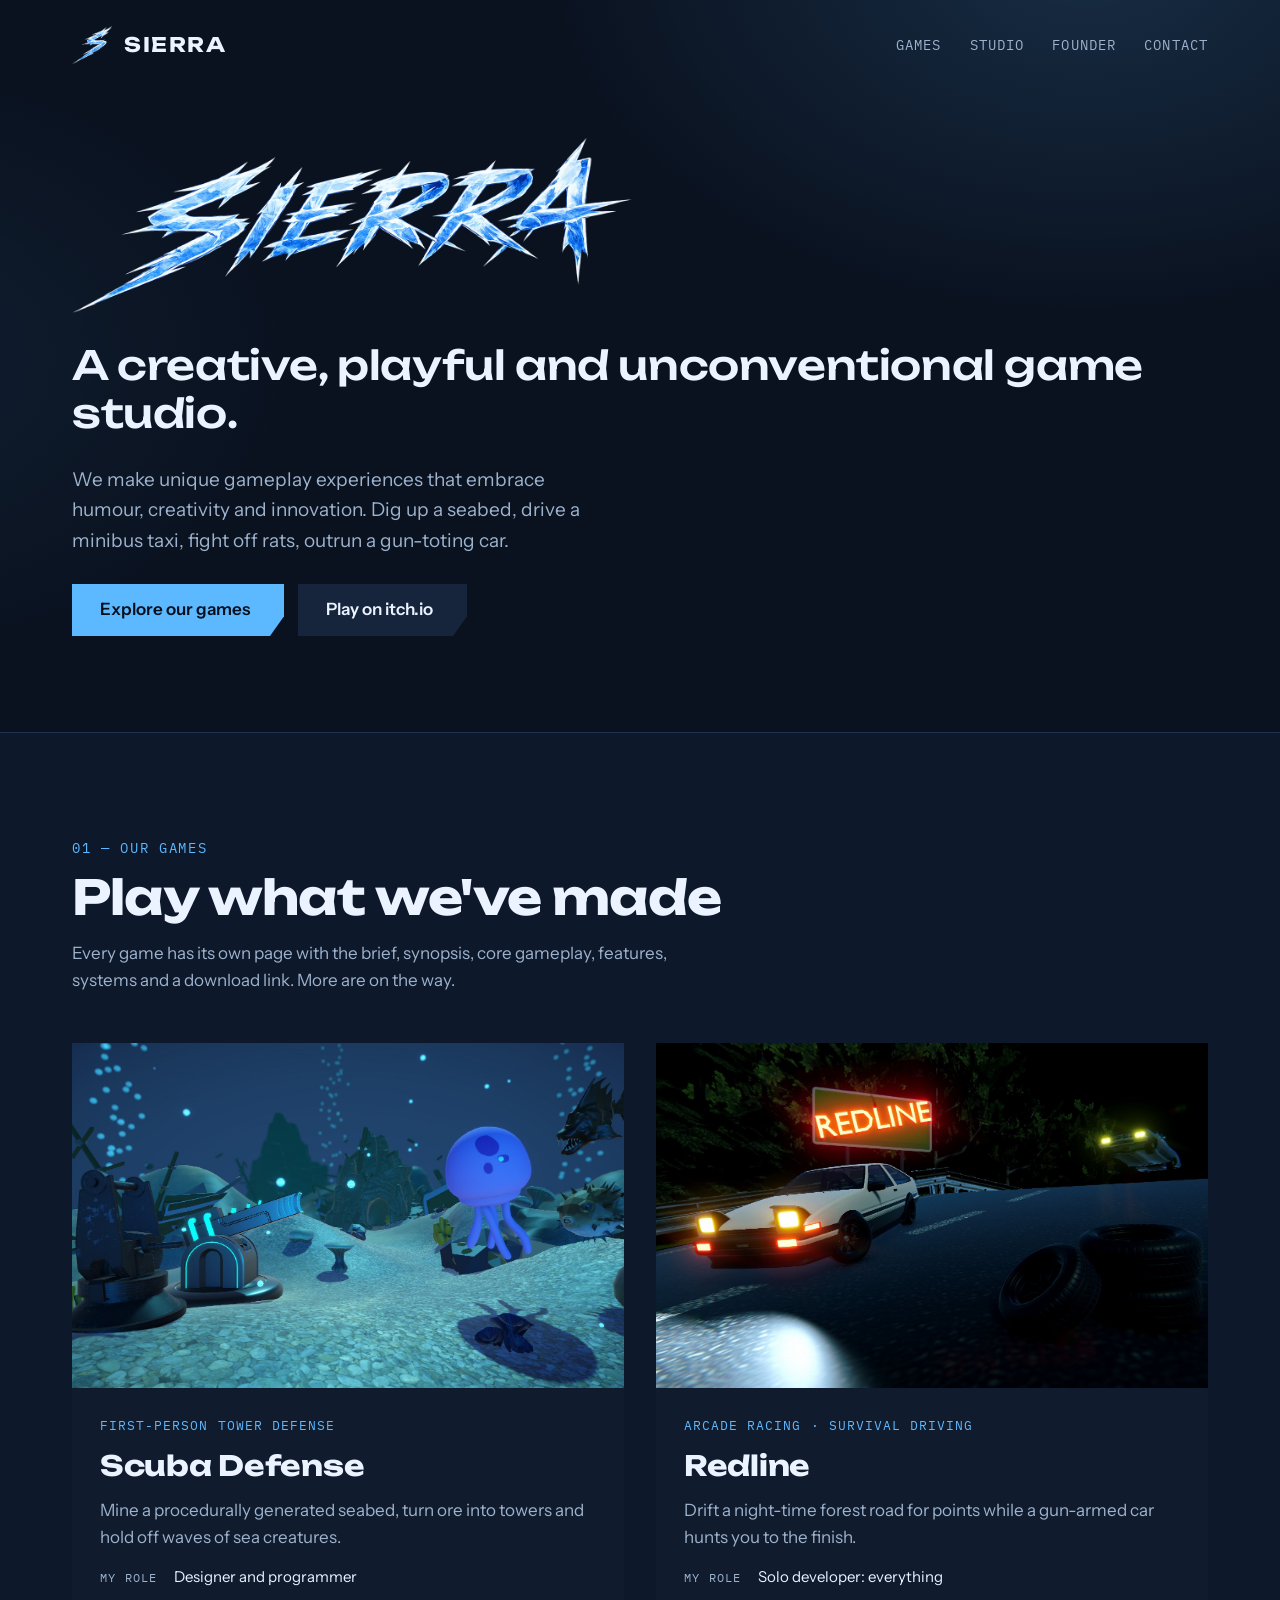
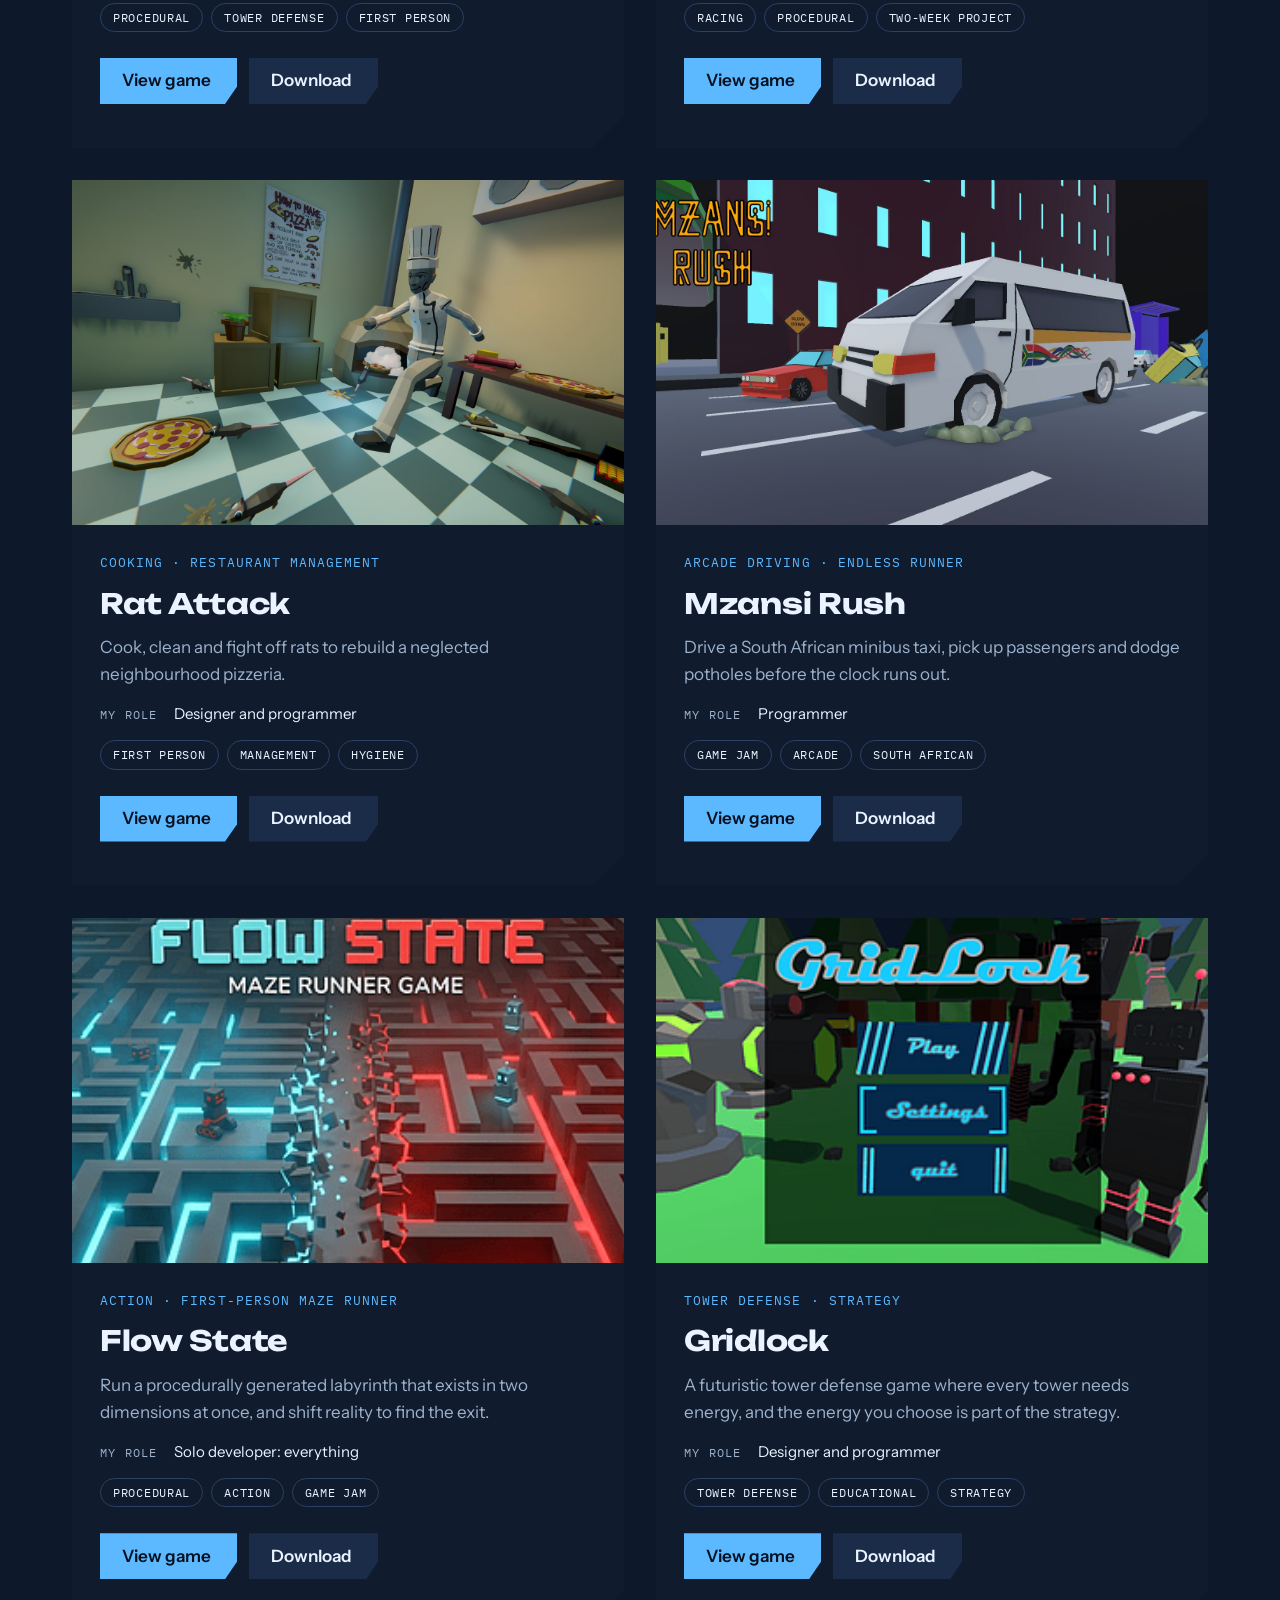
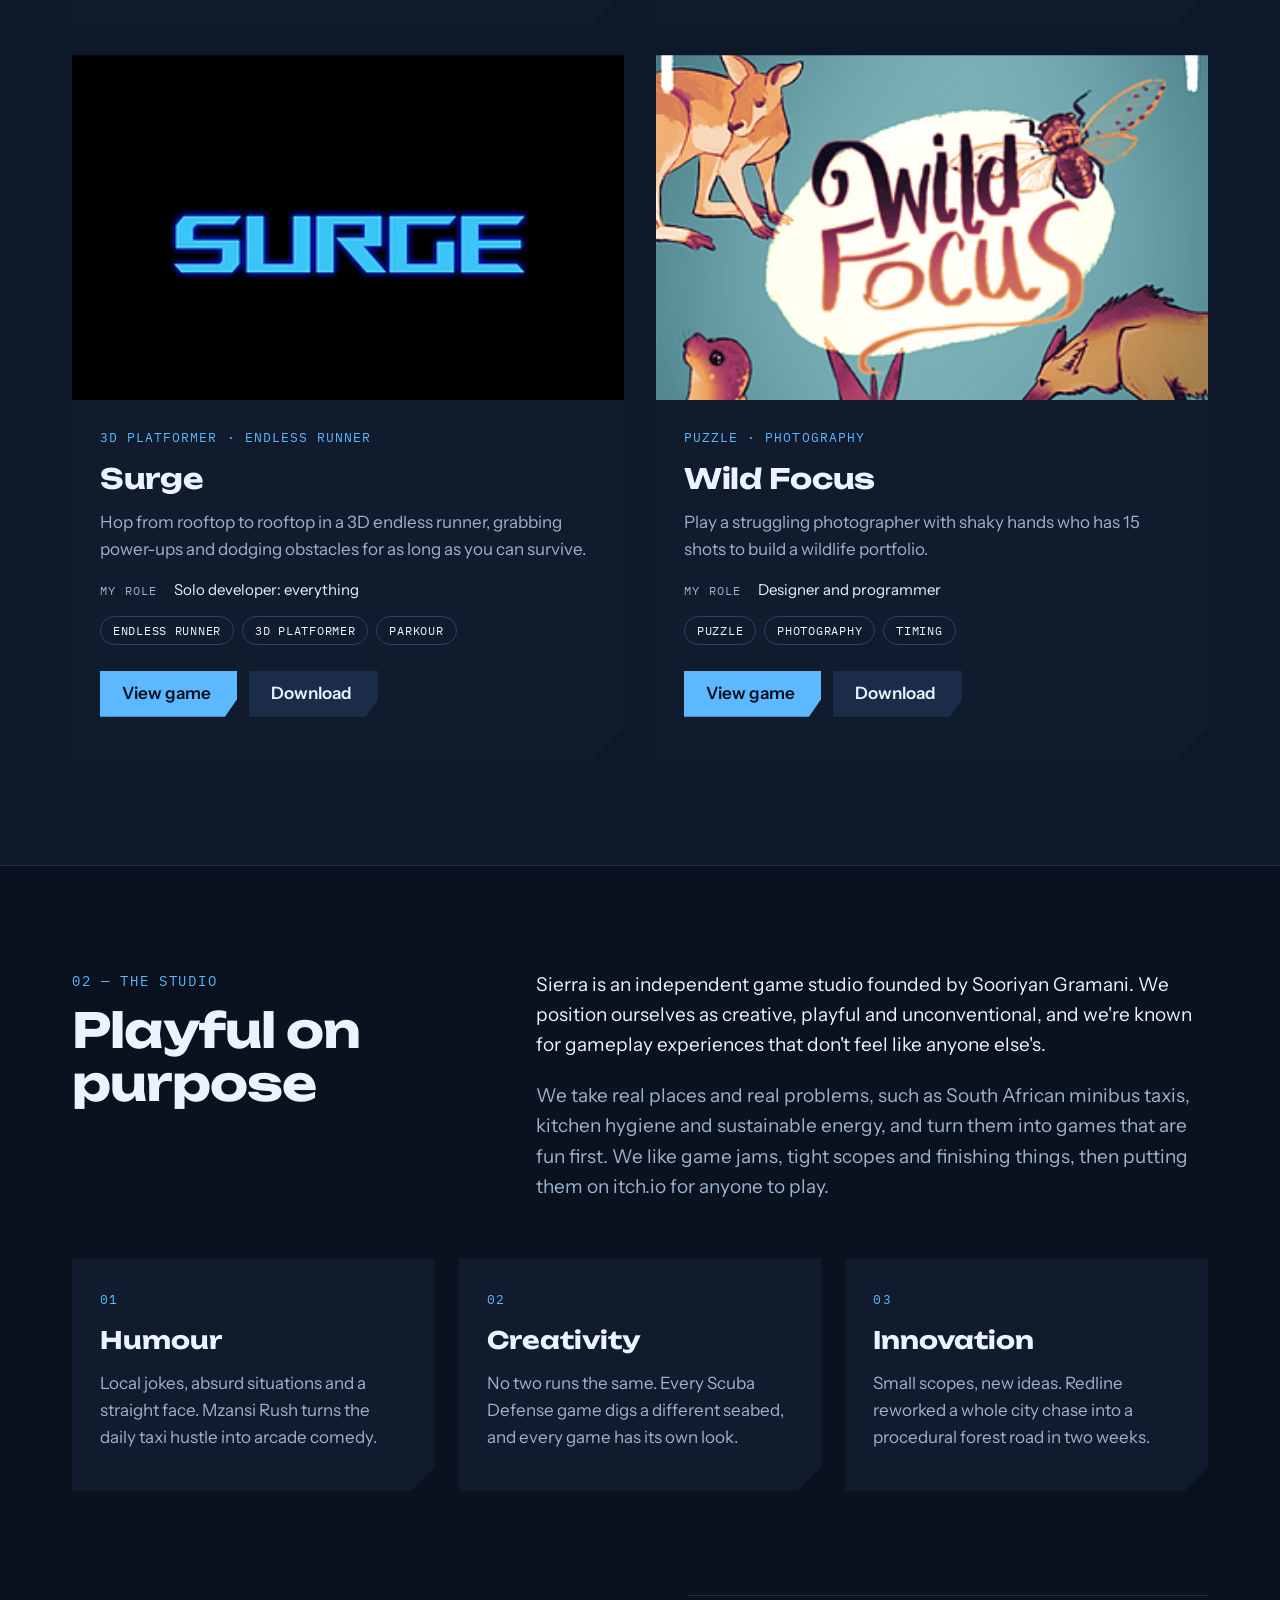
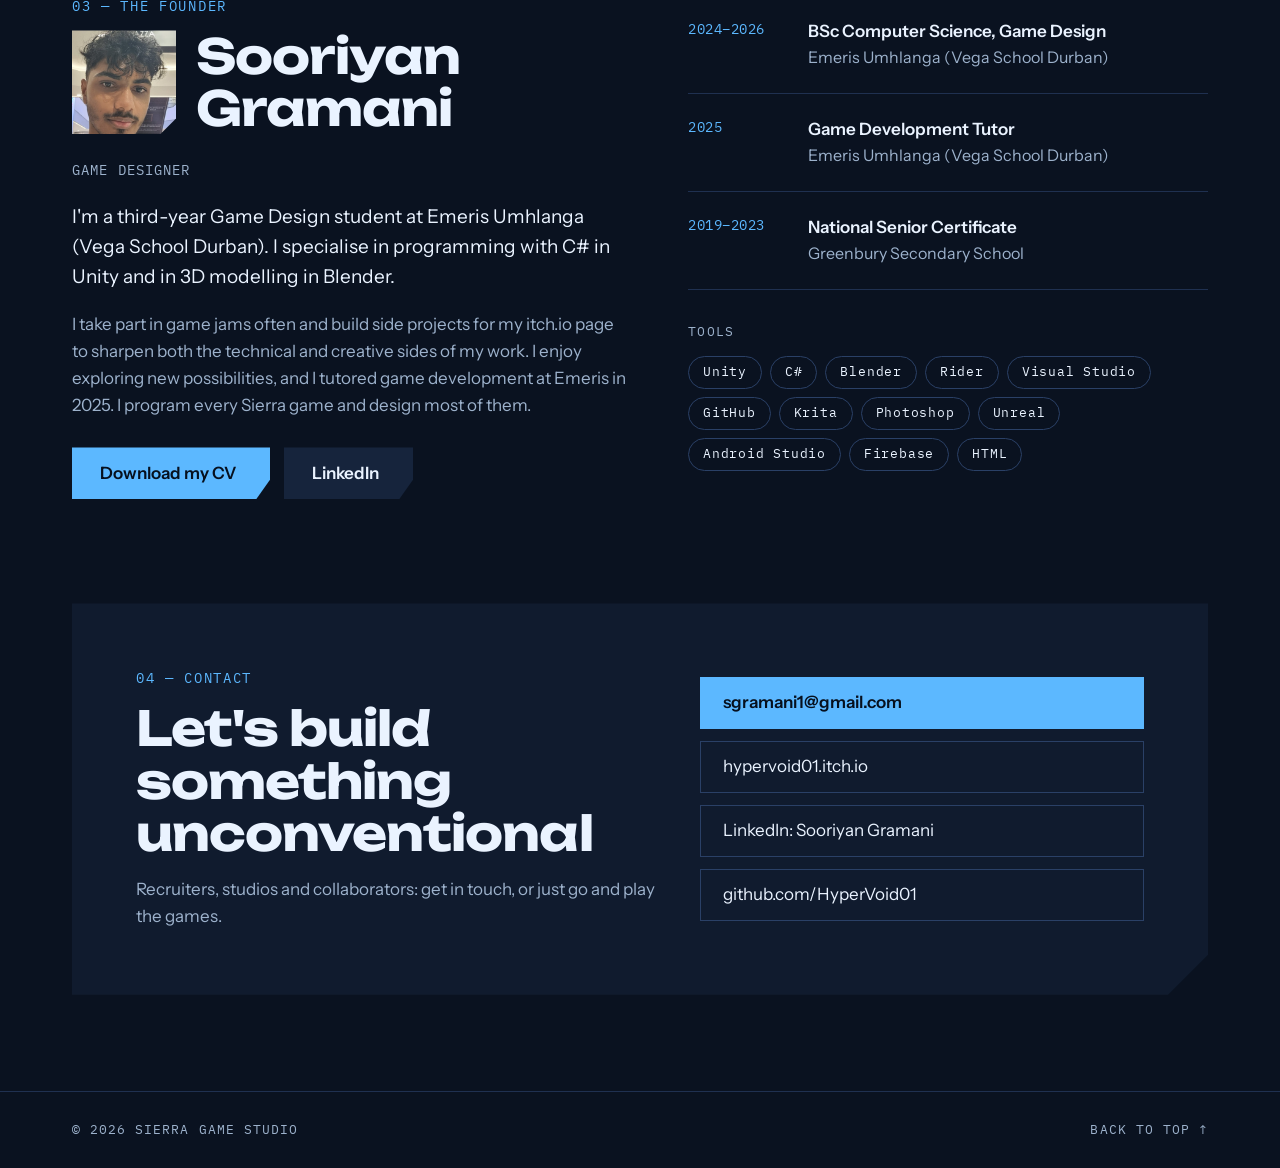
==== index.html @ 56b95927 "Re-Initialize" ====
<!doctype html>
<html lang="en">
<head>
<meta charset="utf-8">
<meta name="viewport" content="width=device-width, initial-scale=1">
<title>Sierra Game Studio — games by Sooriyan Gramani</title>
<meta name="description" content="Sierra is a creative, playful and unconventional game studio founded by Sooriyan Gramani. Play the games, read the briefs and see the code.">
<meta name="theme-color" content="#0A1220">
<link rel="icon" href="assets/brand/icon.png">
<link rel="preconnect" href="https://fonts.googleapis.com">
<link rel="preconnect" href="https://fonts.gstatic.com" crossorigin>
<link href="https://fonts.googleapis.com/css2?family=Unbounded:wght@500;700&family=Instrument+Sans:wght@400;500;600&family=IBM+Plex+Mono:wght@400;500&display=swap" rel="stylesheet">
<link rel="stylesheet" href="css/style.css">
</head>
<body>

<header class="wrap site-header">
  <a class="brand" href="#top"><img src="assets/brand/icon.png" alt="" width="40" height="38"><span>SIERRA</span></a>
  <nav class="site-nav" aria-label="Main">
    <a href="#games">Games</a>
    <a href="#studio">Studio</a>
    <a href="#founder">Founder</a>
    <a href="#contact">Contact</a>
  </nav>
</header>

<main>
<section id="top" class="wrap hero">
  <div class="hero-copy">
    <img src="assets/brand/wordmark.png" alt="Sierra">
    <h1>A creative, playful and unconventional game studio.</h1>
    <p>We make unique gameplay experiences that embrace humour, creativity and innovation. Dig up a seabed, drive a minibus taxi, fight off rats, outrun a gun-toting car.</p>
    <div class="btn-row">
      <a class="btn primary" href="#games">Explore our games</a>
      <a class="btn" href="https://hypervoid01.itch.io/">Play on itch.io</a>
    </div>
  </div>
</section>

<section id="games" class="games-band">
  <div class="wrap">
    <div class="eyebrow">01 — Our games</div>
    <h2 class="big">Play what we've made</h2>
    <p class="games-intro">Every game has its own page with the brief, synopsis, core gameplay, features, systems and a download link. More are on the way.</p>
    <div class="card-grid" id="game-cards"></div>
  </div>
</section>

<section id="studio" class="wrap studio">
  <div class="studio-row">
    <div>
      <div class="eyebrow">02 — The studio</div>
      <h2 class="big">Playful on purpose</h2>
    </div>
    <div>
      <p>Sierra is an independent game studio founded by Sooriyan Gramani. We position ourselves as creative, playful and unconventional, and we're known for gameplay experiences that don't feel like anyone else's.</p>
      <p class="muted">We take real places and real problems, such as South African minibus taxis, kitchen hygiene and sustainable energy, and turn them into games that are fun first. We like game jams, tight scopes and finishing things, then putting them on itch.io for anyone to play.</p>
    </div>
  </div>
  <div class="pillars" id="pillars"></div>
</section>

<section id="founder" class="wrap founder">
  <div class="founder-row">
    <div>
      <div class="eyebrow">03 — The founder</div>
      <div class="founder-head">
        <img src="assets/brand/sooriyan.jpg" alt="Sooriyan Gramani, founder of Sierra" width="104" height="104">
        <h2>Sooriyan Gramani</h2>
      </div>
      <div class="job">Game designer</div>
      <p class="lead">I'm a third-year Game Design student at Emeris Umhlanga (Vega School Durban). I specialise in programming with C# in Unity and in 3D modelling in Blender.</p>
      <p class="muted">I take part in game jams often and build side projects for my itch.io page to sharpen both the technical and creative sides of my work. I enjoy exploring new possibilities, and I tutored game development at Emeris in 2025. I program every Sierra game and design most of them.</p>
      <div class="btn-row" style="margin-top:28px">
        <a class="btn primary" href="Sooriyan_Gramani_CV.pdf">Download my CV</a>
        <a class="btn" href="https://www.linkedin.com/in/sooriyan-gramani-740196435/">LinkedIn</a>
      </div>
    </div>
    <div>
      <div id="timeline"></div>
      <div class="timeline-end"></div>
      <div class="tools">
        <div class="mono-label">Tools</div>
        <div class="tags" id="tools"></div>
      </div>
    </div>
  </div>
</section>

<section id="contact" class="wrap contact">
  <div class="contact-box">
    <div>
      <div class="eyebrow">04 — Contact</div>
      <h2 class="big">Let's build something unconventional</h2>
      <p>Recruiters, studios and collaborators: get in touch, or just go and play the games.</p>
    </div>
    <div class="contact-links">
      <a href="mailto:sgramani1@gmail.com">sgramani1@gmail.com</a>
      <a href="https://hypervoid01.itch.io/">hypervoid01.itch.io</a>
      <a href="https://www.linkedin.com/in/sooriyan-gramani-740196435/">LinkedIn: Sooriyan Gramani</a>
      <a href="https://github.com/HyperVoid01">github.com/HyperVoid01</a>
    </div>
  </div>
</section>
</main>

<footer class="site-footer">
  <div class="wrap">
    <span>© 2026 Sierra Game Studio</span>
    <a href="#top">Back to top ↑</a>
  </div>
</footer>

<noscript><p class="wrap muted">The game list needs JavaScript. Browse the games on <a href="https://hypervoid01.itch.io/">itch.io</a>.</p></noscript>
<script src="js/data.js"></script>
<script src="js/site.js"></script>
<script>renderHome();</script>
</body>
</html>
---- css/style.css ----
/* Sierra Game Studio — shared styles */
:root {
  --accent: #5CB8FF;
  --bg: #0A1220;
  --surface: #101B2E;
  --surface-2: #0D182B;
  --surface-3: #16243C;
  --border: #1F3050;
  --border-2: #2A4066;
  --text: #EAF3FF;
  --muted: #9DB2CC;
  --ink: #06101E;
  --mono: 'IBM Plex Mono', ui-monospace, monospace;
  --display: 'Unbounded', sans-serif;
  --body: 'Instrument Sans', system-ui, sans-serif;
}

* { box-sizing: border-box; }
html { scroll-behavior: smooth; }
body {
  margin: 0;
  background: radial-gradient(900px 600px at 85% -5%, rgba(92,184,255,0.16), transparent 60%), radial-gradient(700px 500px at -10% 40%, rgba(92,184,255,0.07), transparent 60%), var(--bg);
  background-attachment: fixed;
  color: var(--text);
  font-family: var(--body);
  font-size: 17px;
  line-height: 1.6;
  min-height: 100vh;
}
a { color: inherit; }
img { max-width: 100%; }
:focus-visible { outline: 2px solid var(--accent); outline-offset: 3px; }

.wrap { max-width: 1200px; margin: 0 auto; padding-left: 32px; padding-right: 32px; }
.eyebrow { font-family: var(--mono); font-size: 14px; text-transform: uppercase; letter-spacing: 0.12em; color: var(--accent); }
.mono-label { font-family: var(--mono); font-size: 12px; text-transform: uppercase; letter-spacing: 0.1em; color: var(--muted); }
.muted { color: var(--muted); }
h1, h2, h3 { font-family: var(--display); font-weight: 700; margin: 0; }
h2.section { margin: 12px 0 40px; font-size: clamp(28px, 4vw, 44px); line-height: 1.1; letter-spacing: -0.02em; }
h2.big { margin: 12px 0 0; font-size: clamp(30px, 4vw, 48px); line-height: 1.1; letter-spacing: -0.02em; }
h2.sub { margin: 12px 0 20px; font-size: 30px; line-height: 1.15; letter-spacing: -0.015em; }

/* Buttons */
.btn { display: inline-flex; align-items: center; min-height: 52px; padding: 0 34px 0 28px; font-weight: 600; text-decoration: none; background: var(--surface-3); color: var(--text); clip-path: polygon(0 0, 100% 0, 100% 62%, calc(100% - 14px) 100%, 0 100%); }
.btn.primary { background: var(--accent); color: var(--ink); }
.btn.sm { min-height: 46px; padding: 0 26px 0 22px; clip-path: polygon(0 0, 100% 0, 100% 62%, calc(100% - 12px) 100%, 0 100%); }
.btn.alt { background: #1B2C48; }
.btn.lg { min-height: 54px; padding: 0 36px 0 30px; }
.btn:hover { filter: brightness(1.12); }
.btn-row { display: flex; flex-wrap: wrap; gap: 14px; }

/* Header / footer */
.site-header { display: flex; flex-wrap: wrap; align-items: center; justify-content: space-between; gap: 16px; padding-top: 24px; padding-bottom: 24px; }
.brand { display: flex; align-items: center; gap: 12px; text-decoration: none; }
.brand span { font-family: var(--display); font-weight: 700; font-size: 20px; letter-spacing: 0.08em; }
.site-nav { display: flex; flex-wrap: wrap; gap: 6px 28px; font-family: var(--mono); font-size: 14px; text-transform: uppercase; letter-spacing: 0.08em; }
.site-nav a { text-decoration: none; color: var(--muted); padding: 10px 0; }
.site-nav a:hover { color: var(--text); }
.site-footer { border-top: 1px solid var(--border); }
.site-footer .wrap { padding-top: 28px; padding-bottom: 28px; display: flex; flex-wrap: wrap; justify-content: space-between; gap: 12px; font-family: var(--mono); font-size: 13px; text-transform: uppercase; letter-spacing: 0.08em; color: var(--muted); }
.site-footer a { text-decoration: none; }

/* Hero */
.hero { padding-top: 48px; padding-bottom: 96px; display: flex; flex-wrap: wrap; gap: 56px; align-items: center; }
.hero-copy { flex: 1 1 480px; min-width: 0; display: flex; flex-direction: column; gap: 28px; }
.hero-copy img { display: block; width: min(100%, 560px); height: auto; }
.hero h1 { font-weight: 500; font-size: clamp(26px, 3.2vw, 40px); line-height: 1.2; letter-spacing: -0.01em; }
.hero p { margin: 0; max-width: 540px; color: var(--muted); font-size: 19px; }

/* Games */
.games-band { background: var(--surface-2); border-top: 1px solid var(--border); border-bottom: 1px solid var(--border); }
.games-band .wrap { padding-top: 104px; padding-bottom: 104px; }
.games-intro { margin: 16px 0 48px; max-width: 620px; color: var(--muted); }
.card-grid { display: grid; grid-template-columns: repeat(auto-fill, minmax(min(100%, 520px), 1fr)); gap: 32px; }
.card { background: var(--surface); display: flex; flex-direction: column; clip-path: polygon(0 0, 100% 0, 100% calc(100% - 32px), calc(100% - 32px) 100%, 0 100%); }
.card > a.cover { display: block; }
.card img { display: block; width: 100%; aspect-ratio: 16/10; object-fit: cover; object-position: center 30%; }
.card-body { padding: 28px 28px 44px; display: flex; flex-direction: column; gap: 14px; flex: 1; }
.card .genre { font-family: var(--mono); font-size: 13px; text-transform: uppercase; letter-spacing: 0.08em; color: var(--accent); }
.card h3 { font-size: 28px; line-height: 1.15; letter-spacing: -0.01em; }
.card p { margin: 0; color: var(--muted); }
.card .role { font-size: 15px; }
.tags { display: flex; flex-wrap: wrap; gap: 8px; }
.tag { font-family: var(--mono); font-size: 12px; text-transform: uppercase; letter-spacing: 0.06em; border: 1px solid var(--border-2); border-radius: 999px; padding: 4px 12px; }
.tag.plain { font-family: var(--body); font-size: 15px; text-transform: none; letter-spacing: 0; padding: 4px 14px; }
.tag.tool { font-size: 13px; text-transform: none; padding: 5px 14px; }
.card-actions { display: flex; flex-wrap: wrap; gap: 12px; margin-top: auto; padding-top: 12px; }

/* Studio + founder */
.studio { padding-top: 104px; }
.studio-row { display: flex; flex-wrap: wrap; gap: 48px; align-items: flex-start; }
.studio-row > :first-child { flex: 1 1 320px; min-width: 0; }
.studio-row > :last-child { flex: 2 1 480px; min-width: 0; display: flex; flex-direction: column; gap: 20px; font-size: 19px; }
.studio-row p { margin: 0; }
.pillars { display: grid; grid-template-columns: repeat(auto-fit, minmax(min(100%, 300px), 1fr)); gap: 24px; margin-top: 56px; }
.pillar { background: var(--surface); padding: 32px 28px 40px; clip-path: polygon(0 0, 100% 0, 100% calc(100% - 24px), calc(100% - 24px) 100%, 0 100%); }
.pillar .num { font-family: var(--mono); font-size: 13px; color: var(--accent); letter-spacing: 0.1em; }
.pillar h3 { margin: 10px 0; font-size: 24px; }
.pillar p { margin: 0; color: var(--muted); }
.founder { padding-top: 104px; }
.founder-row { display: flex; flex-wrap: wrap; gap: 56px; }
.founder-row > :first-child { flex: 1 1 440px; min-width: 0; }
.founder-row > :last-child { flex: 1 1 400px; min-width: 0; display: flex; flex-direction: column; }
.founder-head { display: flex; align-items: center; gap: 20px; margin: 12px 0 24px; }
.founder-head img { display: block; flex: none; width: 104px; height: 104px; object-fit: cover; object-position: center 30%; clip-path: polygon(0 0, 100% 0, 100% calc(100% - 16px), calc(100% - 16px) 100%, 0 100%); }
.founder-head h2 { font-size: clamp(30px, 4vw, 48px); line-height: 1.1; letter-spacing: -0.02em; }
.job { font-family: var(--mono); font-size: 14px; text-transform: uppercase; letter-spacing: 0.08em; color: var(--muted); margin-bottom: 20px; }
.founder p { margin: 0 0 18px; }
.founder p.lead { font-size: 19px; }
.timeline-row { display: flex; gap: 24px; padding: 22px 0; border-top: 1px solid var(--border); }
.timeline-row .years { flex: 0 0 96px; font-family: var(--mono); font-size: 14px; color: var(--accent); letter-spacing: 0.04em; }
.timeline-row .place { color: var(--muted); font-size: 16px; }
.timeline-end { border-top: 1px solid var(--border); }
.tools { margin-top: 32px; }
.tools .mono-label { font-size: 13px; margin-bottom: 14px; }

/* Contact */
.contact { padding-top: 104px; padding-bottom: 96px; }
.contact-box { background: var(--surface); padding: clamp(28px, 5vw, 64px); display: flex; flex-wrap: wrap; gap: 40px; align-items: center; justify-content: space-between; clip-path: polygon(0 0, 100% 0, 100% calc(100% - 40px), calc(100% - 40px) 100%, 0 100%); }
.contact-box > :first-child { flex: 1 1 380px; min-width: 0; }
.contact-box > :first-child p { margin: 16px 0 0; color: var(--muted); }
.contact-links { flex: 1 1 300px; display: flex; flex-direction: column; gap: 12px; }
.contact-links a { display: flex; align-items: center; min-height: 52px; padding: 0 22px; border: 1px solid var(--border-2); text-decoration: none; }
.contact-links a:first-child { background: var(--accent); color: var(--ink); font-weight: 600; border-color: var(--accent); }

/* Game page */
.crumb { text-decoration: none; font-family: var(--mono); font-size: 14px; text-transform: uppercase; letter-spacing: 0.08em; color: var(--muted); padding: 10px 0; }
.game-title { padding-top: 40px; padding-bottom: 48px; }
.game-title h1 { margin-top: 16px; font-size: clamp(40px, 7vw, 96px); line-height: 1; letter-spacing: -0.03em; }
.game-title .tagline { margin: 24px 0 32px; max-width: 680px; color: var(--muted); font-size: 21px; }
.poster-credits { padding-bottom: 88px; display: flex; flex-wrap: wrap; gap: 48px; align-items: flex-start; }
.poster { flex: 1.4 1 480px; min-width: 0; margin: 0; }
.poster img { display: block; width: 100%; height: auto; clip-path: polygon(0 0, 100% 0, 100% calc(100% - 40px), calc(100% - 40px) 100%, 0 100%); }
.poster figcaption { display: flex; flex-wrap: wrap; justify-content: space-between; gap: 8px 16px; margin-top: 16px; font-family: var(--mono); font-size: 13px; text-transform: uppercase; letter-spacing: 0.08em; color: var(--muted); }
.poster figcaption span:first-child { color: var(--text); }
.credits { flex: 1 1 340px; min-width: 0; }
.credits h2 { margin: 12px 0 24px; font-size: 30px; line-height: 1.15; letter-spacing: -0.015em; }
.credit-list { border-bottom: 1px solid var(--border); }
.credit { padding: 16px 0; border-top: 1px solid var(--border); }
.credit b { display: block; font-size: 18px; }
.credit span { color: var(--muted); font-size: 15px; }
.specs { padding-bottom: 88px; }
.spec-grid { border-top: 1px solid var(--border); display: grid; grid-template-columns: repeat(auto-fit, minmax(min(100%, 220px), 1fr)); }
.spec { padding: 24px 24px 24px 0; border-bottom: 1px solid var(--border); }
.spec div { margin-top: 6px; font-weight: 500; }
.two-col { padding-bottom: 88px; display: flex; flex-wrap: wrap; gap: 56px; }
.two-col > div { flex: 1 1 440px; min-width: 0; }
.two-col p { margin: 0; color: var(--muted); }
.band { background: var(--surface-2); border-top: 1px solid var(--border); border-bottom: 1px solid var(--border); }
.band .wrap { padding-top: 88px; padding-bottom: 88px; display: flex; flex-wrap: wrap; gap: 56px; }
.band .wrap > :first-child { flex: 1 1 320px; min-width: 0; }
.band .wrap > :first-child h2 { margin: 12px 0 16px; font-size: clamp(28px, 4vw, 44px); line-height: 1.1; letter-spacing: -0.02em; }
.band .wrap > :first-child p { margin: 0; color: var(--muted); }
.rows { flex: 2 1 480px; min-width: 0; border-bottom: 1px solid var(--border); }
.row { padding: 18px 0; border-top: 1px solid var(--border); }
.block { padding-top: 88px; }
.tile-grid { display: grid; gap: 20px; }
.tile { background: var(--surface); padding: 24px 24px 32px; clip-path: polygon(0 0, 100% 0, 100% calc(100% - 20px), calc(100% - 20px) 100%, 0 100%); }
.tile .mono-label { color: var(--accent); margin-bottom: 14px; }
.tile.loop .n { font-family: var(--mono); color: var(--accent); font-size: 14px; }
.tile.loop h3 { margin: 8px 0; font-size: 19px; }
.tile.loop p { margin: 0; color: var(--muted); font-size: 16px; }
.tile.system { padding: 28px 28px 36px; clip-path: polygon(0 0, 100% 0, 100% calc(100% - 24px), calc(100% - 24px) 100%, 0 100%); }
.tile.system h3 { margin: 0 0 4px; font-size: 21px; }
.tile.system .mono-label { color: var(--accent); margin-bottom: 14px; }
.tile.system p { margin: 0; color: var(--muted); }
.lede { margin: 0 0 40px; max-width: 720px; color: var(--muted); }
.features { display: flex; flex-wrap: wrap; gap: 56px; }
.features > :first-child { flex: 1 1 320px; min-width: 0; }
.features h2 { margin: 12px 0 0; }
.shots { display: grid; grid-template-columns: repeat(auto-fit, minmax(min(100%, 340px), 1fr)); gap: 20px; }
.shots a { display: block; }
.shots img { display: block; width: 100%; aspect-ratio: 16/9; object-fit: cover; background: #0F1A2D; }
.watch { display: flex; flex-wrap: wrap; gap: 24px; }
.watch > div { flex: 1 1 440px; min-width: 0; background: var(--surface); padding: 28px 28px 40px; clip-path: polygon(0 0, 100% 0, 100% calc(100% - 32px), calc(100% - 32px) 100%, 0 100%); }
.watch h3 { margin: 0 0 16px; font-size: 22px; }
.video-link { aspect-ratio: 16/9; border: 1px solid var(--border-2); background: repeating-linear-gradient(135deg, #0F1A2D 0 14px, #13213A 14px 28px); display: flex; flex-direction: column; gap: 14px; align-items: center; justify-content: center; text-decoration: none; }
.video-link .play { width: 64px; height: 64px; border-radius: 50%; background: var(--accent); display: flex; align-items: center; justify-content: center; }
.video-link .mono-label { color: var(--text); }
.qr-row { display: flex; flex-wrap: wrap; gap: 20px; align-items: center; }
.qr-row.top { margin-top: 24px; }
.qr-row img { display: block; image-rendering: pixelated; background: #fff; }
.qr-row .info { flex: 1 1 180px; min-width: 0; }
.qr-row .info a.link, .qr-row .info .link { display: block; margin: 4px 0 20px; word-break: break-all; }
.qr-row .info a.link.accent { color: var(--accent); margin-bottom: 0; }
.watch p { margin: 0 0 24px; color: var(--muted); }
.more { padding-top: 88px; padding-bottom: 96px; }
.more h2 { margin-bottom: 32px; }
.more-grid { display: grid; grid-template-columns: repeat(auto-fit, minmax(min(100%, 280px), 1fr)); gap: 20px; }
.more-card { display: block; text-decoration: none; background: var(--surface); clip-path: polygon(0 0, 100% 0, 100% calc(100% - 20px), calc(100% - 20px) 100%, 0 100%); }
.more-card img { display: block; width: 100%; aspect-ratio: 16/10; object-fit: cover; object-position: center 30%; }
.more-card .info { padding: 18px 20px 28px; }
.more-card .name { font-family: var(--display); font-weight: 700; font-size: 20px; margin-top: 4px; }

@media (max-width: 600px) {
  .wrap { padding-left: 16px; padding-right: 16px; }
  body { font-size: 16px; }
}
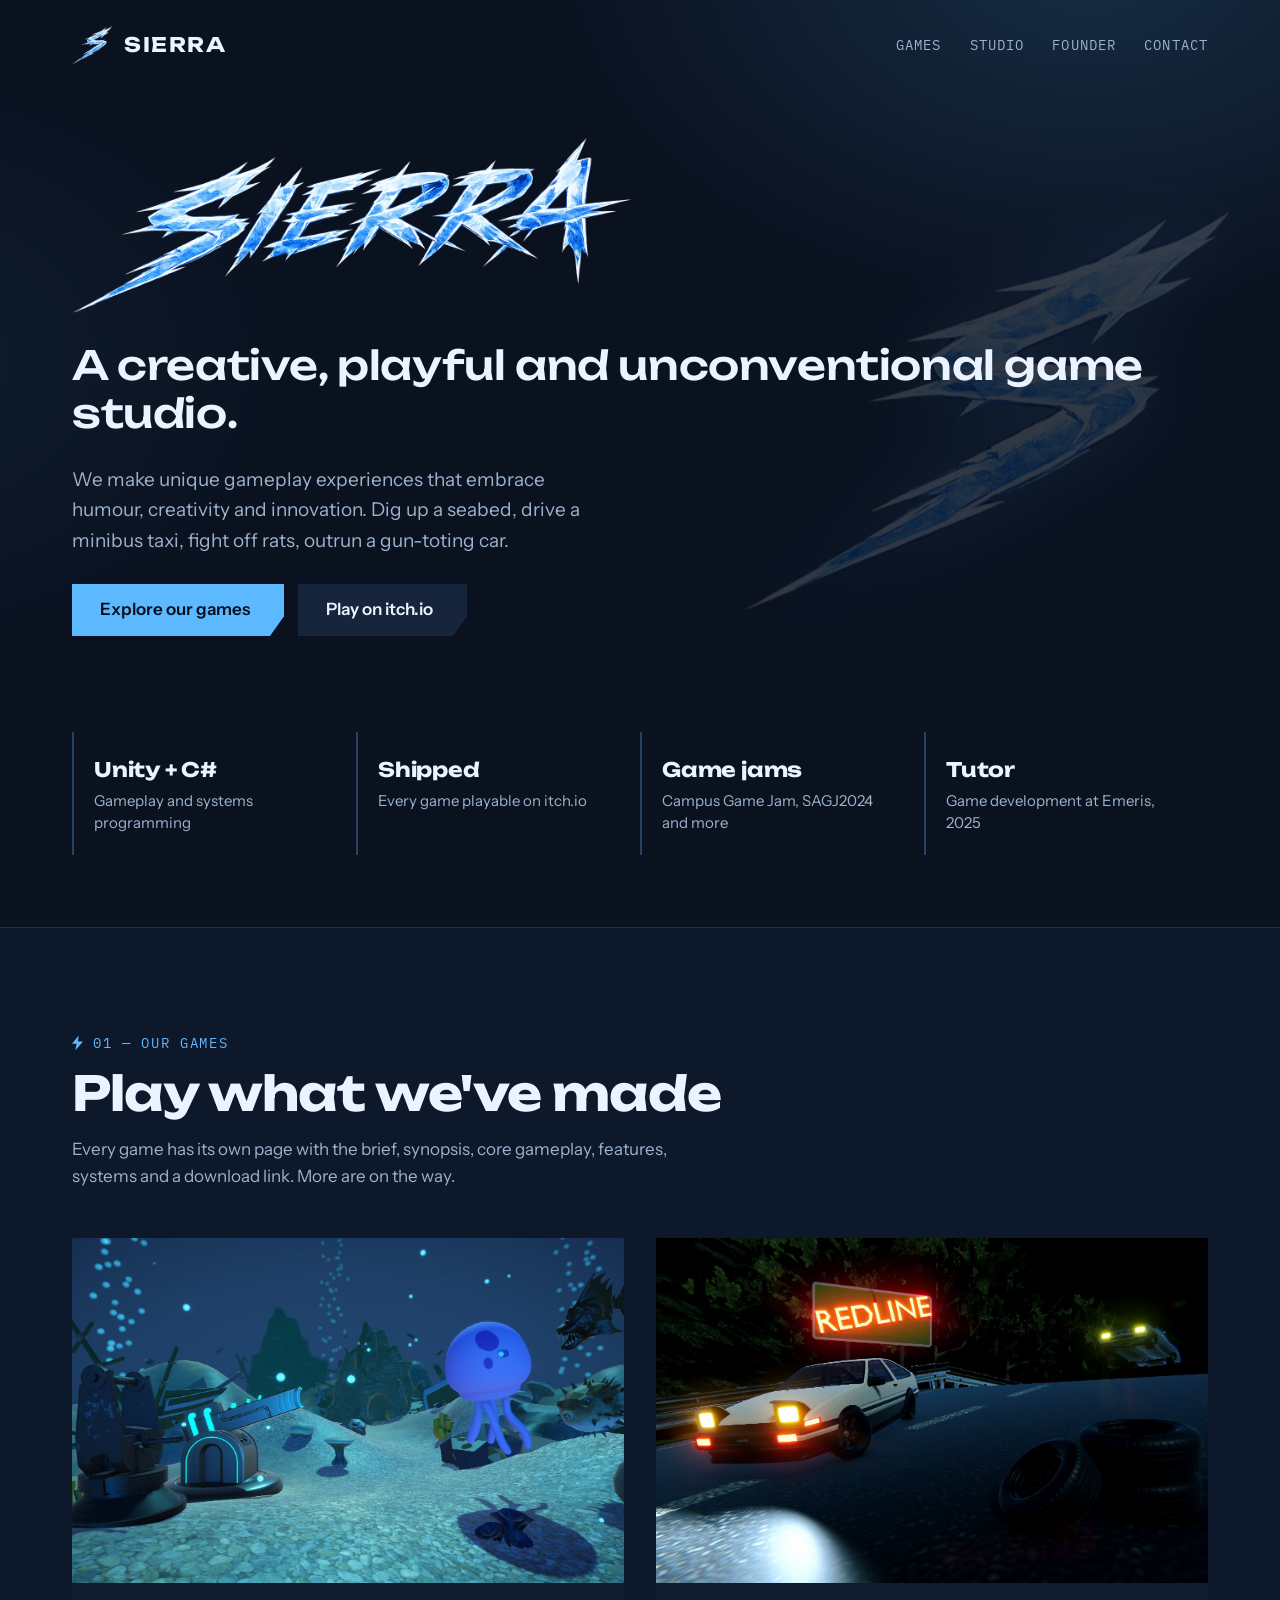
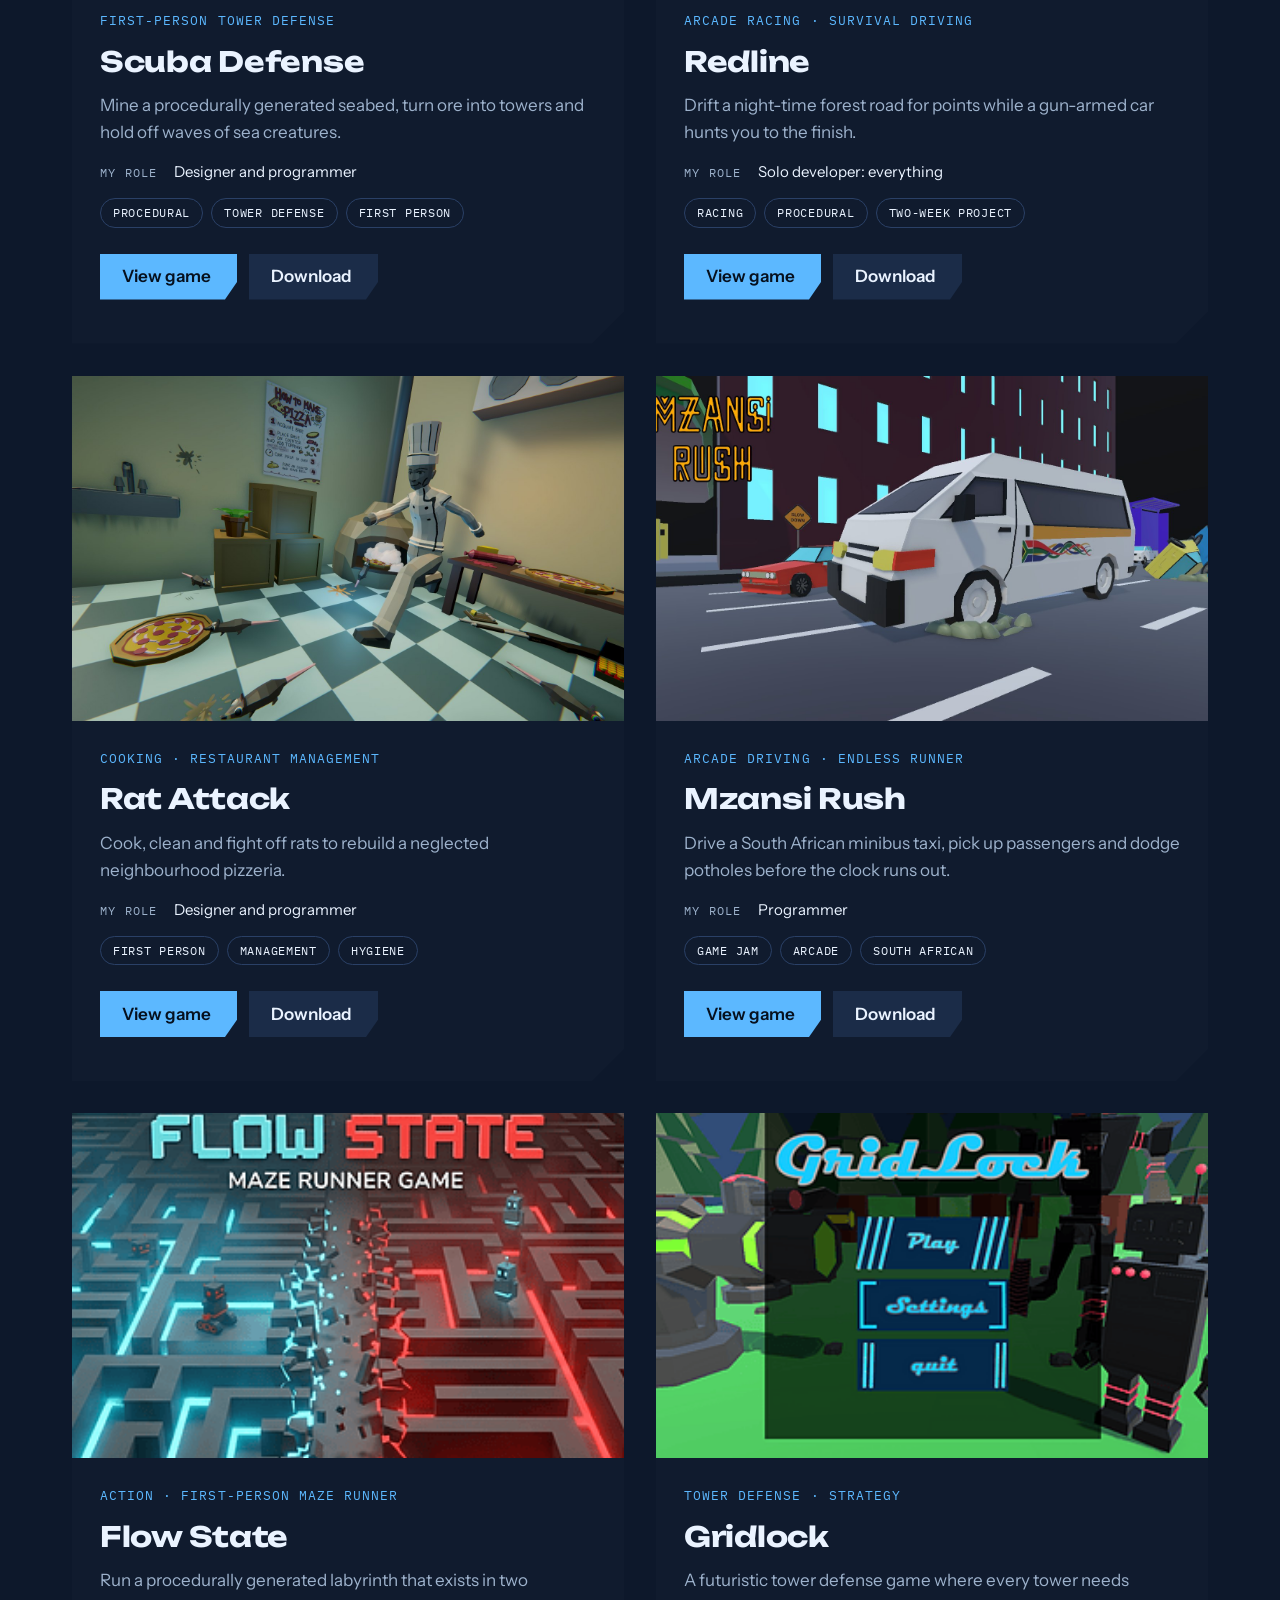
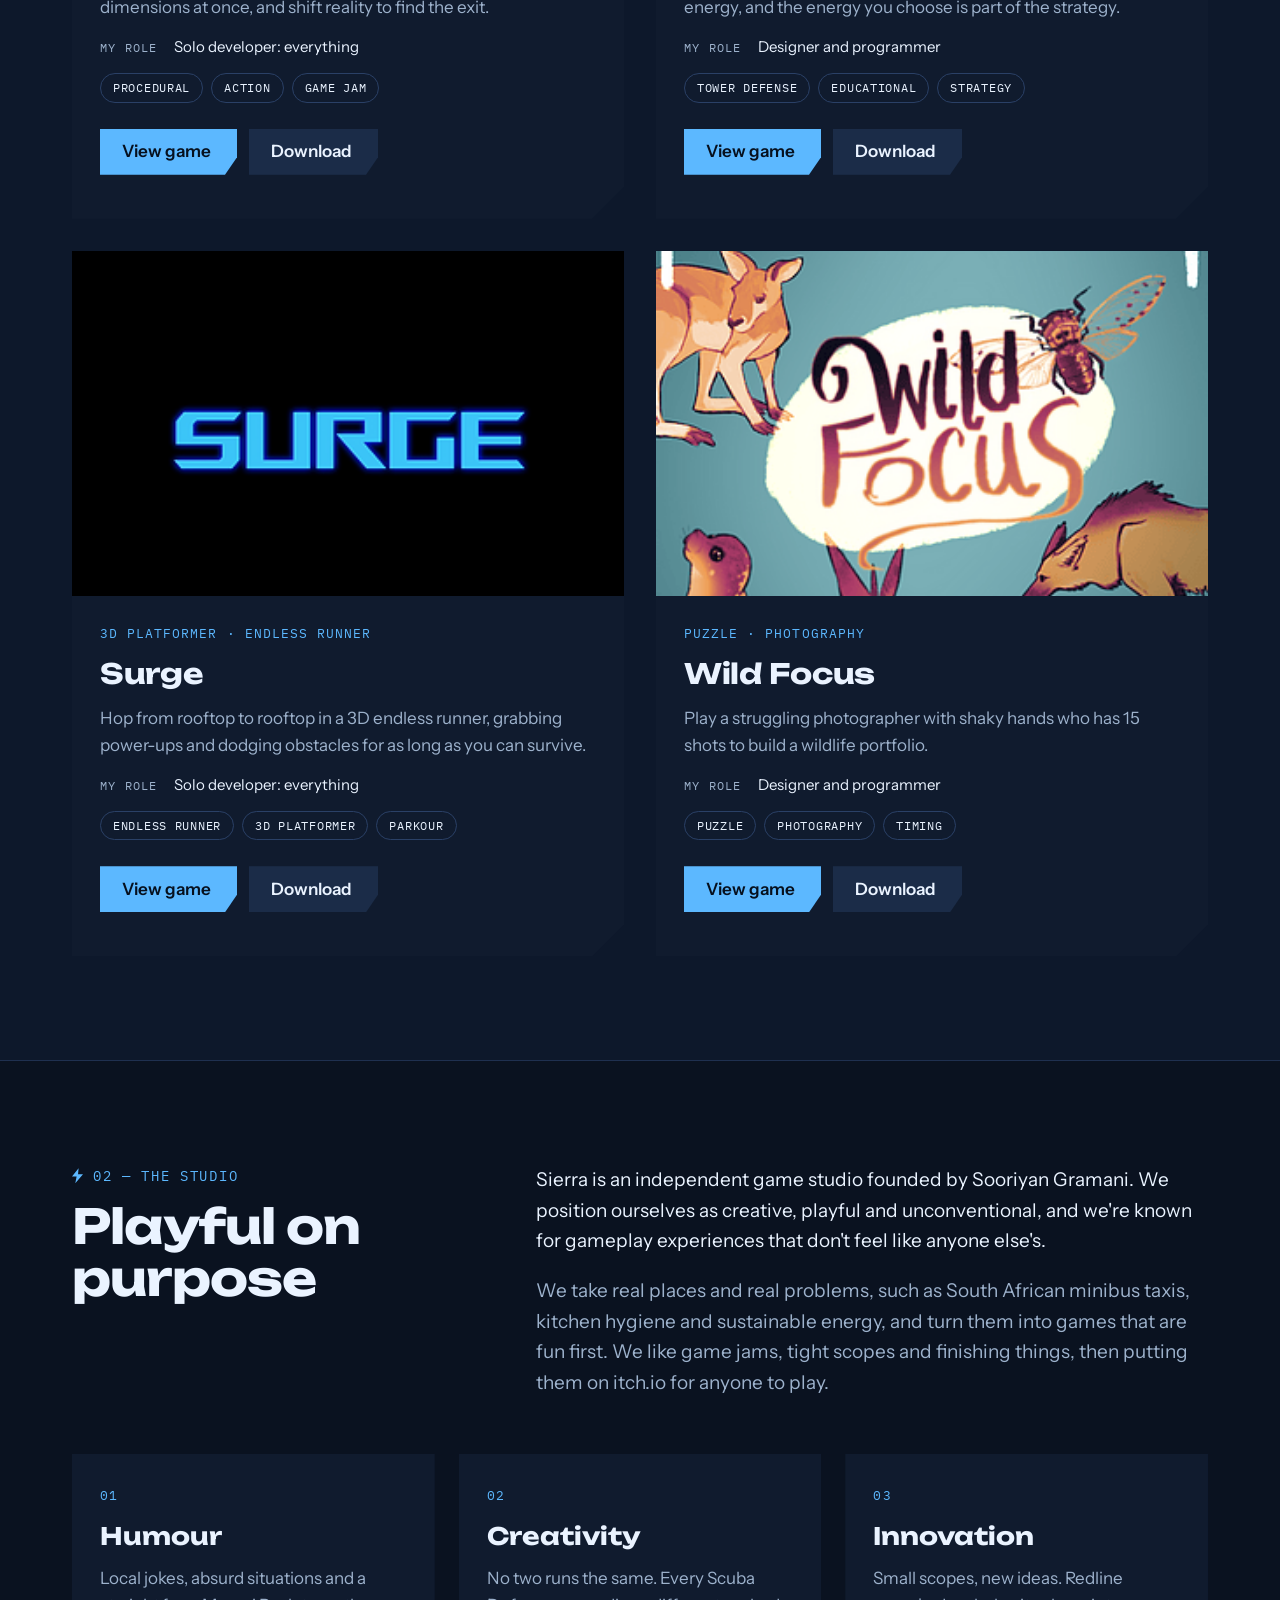
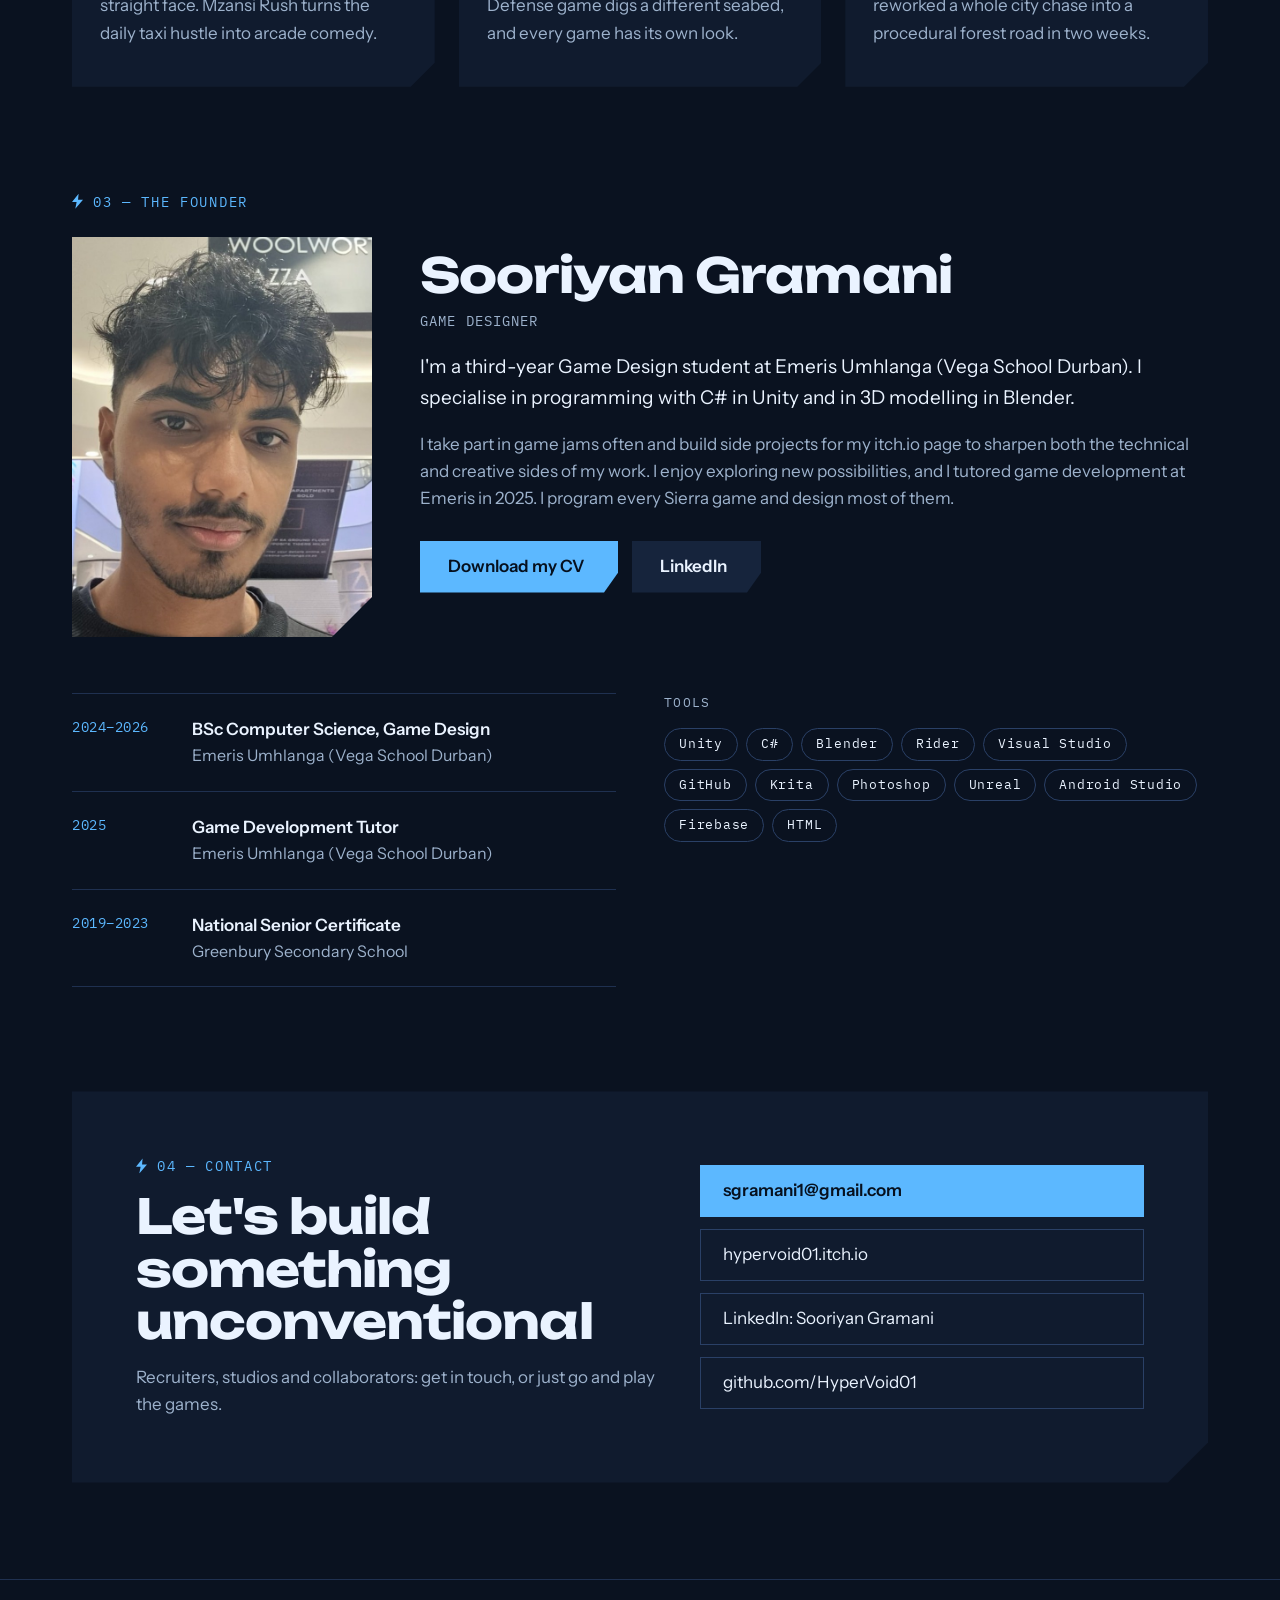
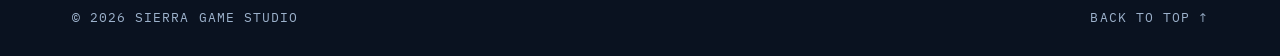
==== commit b3b0c4d5: "." ====
--- a/index.html
+++ b/index.html
@@ -10,6 +10,7 @@
 <link rel="preconnect" href="https://fonts.googleapis.com">
 <link rel="preconnect" href="https://fonts.gstatic.com" crossorigin>
 <link href="https://fonts.googleapis.com/css2?family=Unbounded:wght@500;700&family=Instrument+Sans:wght@400;500;600&family=IBM+Plex+Mono:wght@400;500&display=swap" rel="stylesheet">
+<script>document.documentElement.classList.add("js")</script>
 <link rel="stylesheet" href="css/style.css">
 </head>
 <body>
@@ -26,6 +27,7 @@
 
 <main>
 <section id="top" class="wrap hero">
+  <img class="hero-bolt" src="assets/brand/icon.png" alt="" aria-hidden="true">
   <div class="hero-copy">
     <img src="assets/brand/wordmark.png" alt="Sierra">
     <h1>A creative, playful and unconventional game studio.</h1>
@@ -35,6 +37,13 @@
       <a class="btn" href="https://hypervoid01.itch.io/">Play on itch.io</a>
     </div>
   </div>
+</section>
+
+<section class="wrap proof" aria-label="Highlights">
+  <div class="proof-item"><b>Unity + C#</b><span>Gameplay and systems programming</span></div>
+  <div class="proof-item"><b>Shipped</b><span>Every game playable on itch.io</span></div>
+  <div class="proof-item"><b>Game jams</b><span>Campus Game Jam, SAGJ2024 and more</span></div>
+  <div class="proof-item"><b>Tutor</b><span>Game development at Emeris, 2025</span></div>
 </section>
 
 <section id="games" class="games-band">
@@ -61,13 +70,11 @@
 </section>
 
 <section id="founder" class="wrap founder">
-  <div class="founder-row">
-    <div>
-      <div class="eyebrow">03 — The founder</div>
-      <div class="founder-head">
-        <img src="assets/brand/sooriyan.jpg" alt="Sooriyan Gramani, founder of Sierra" width="104" height="104">
-        <h2>Sooriyan Gramani</h2>
-      </div>
+  <div class="eyebrow">03 — The founder</div>
+  <div class="founder-top">
+    <img class="portrait" src="assets/brand/sooriyan.jpg" alt="Sooriyan Gramani, founder of Sierra" width="300" height="400">
+    <div class="founder-copy">
+      <h2 class="big" style="margin-bottom:8px">Sooriyan Gramani</h2>
       <div class="job">Game designer</div>
       <p class="lead">I'm a third-year Game Design student at Emeris Umhlanga (Vega School Durban). I specialise in programming with C# in Unity and in 3D modelling in Blender.</p>
       <p class="muted">I take part in game jams often and build side projects for my itch.io page to sharpen both the technical and creative sides of my work. I enjoy exploring new possibilities, and I tutored game development at Emeris in 2025. I program every Sierra game and design most of them.</p>
@@ -76,13 +83,15 @@
         <a class="btn" href="https://www.linkedin.com/in/sooriyan-gramani-740196435/">LinkedIn</a>
       </div>
     </div>
+  </div>
+  <div class="founder-bottom">
     <div>
       <div id="timeline"></div>
       <div class="timeline-end"></div>
-      <div class="tools">
-        <div class="mono-label">Tools</div>
-        <div class="tags" id="tools"></div>
-      </div>
+    </div>
+    <div class="tools">
+      <div class="mono-label">Tools</div>
+      <div class="tags" id="tools"></div>
     </div>
   </div>
 </section>
--- a/css/style.css
+++ b/css/style.css
@@ -196,3 +196,89 @@
   .wrap { padding-left: 16px; padding-right: 16px; }
   body { font-size: 16px; }
 }
+
+/* ===== Polish: Sierra lightning, motion, lightbox, video ===== */
+.eyebrow::before { content: ''; display: inline-block; width: 11px; height: 15px; margin-right: 10px; vertical-align: -2px; background: var(--accent); clip-path: polygon(60% 0, 0 56%, 42% 56%, 30% 100%, 100% 40%, 55% 40%); filter: drop-shadow(0 0 6px var(--accent)); }
+
+/* Hero bolt */
+.hero { position: relative; }
+.hero-bolt { position: absolute; right: 2%; top: 50%; width: min(46vw, 460px); height: auto; transform: translateY(-50%) rotate(4deg); opacity: 0.16; pointer-events: none; filter: drop-shadow(0 0 40px rgba(92,184,255,0.55)); animation: boltPulse 5s ease-in-out infinite; z-index: 0; }
+.hero-copy { position: relative; z-index: 1; }
+@keyframes boltPulse { 0%, 100% { opacity: 0.12; } 45% { opacity: 0.2; } 50% { opacity: 0.34; } 55% { opacity: 0.18; } }
+.brand img { transition: filter 0.2s; }
+.brand:hover img { filter: drop-shadow(0 0 8px var(--accent)); }
+
+/* Buttons: lightning sweep + lift */
+.btn { transition: transform 0.18s, filter 0.18s; }
+.btn:hover { transform: translateY(-2px); }
+.btn.primary { background-image: linear-gradient(110deg, transparent 38%, rgba(255,255,255,0.55) 50%, transparent 62%); background-size: 260% 100%; background-position: 130% 0; background-repeat: no-repeat; transition: background-position 0.55s, transform 0.18s, filter 0.18s; }
+.btn.primary:hover { background-position: -30% 0; }
+
+/* Proof strip */
+.proof { display: grid; grid-template-columns: repeat(auto-fit, minmax(min(100%, 230px), 1fr)); gap: 0; padding-bottom: 72px; }
+.proof-item { padding: 22px 24px 22px 20px; border-left: 2px solid var(--border-2); }
+.proof-item b { display: block; font-family: var(--display); font-size: 20px; letter-spacing: -0.01em; }
+.proof-item span { display: block; margin-top: 4px; color: var(--muted); font-size: 15px; line-height: 1.45; }
+.proof-item:hover { border-left-color: var(--accent); }
+
+/* Cards */
+.card { position: relative; transition: transform 0.25s, background 0.25s; }
+.card::before { content: ''; position: absolute; left: 0; top: 0; height: 3px; width: 100%; background: var(--accent); transform: scaleX(0); transform-origin: left; transition: transform 0.35s; z-index: 2; }
+.card:hover { transform: translateY(-6px); background: #12213a; }
+.card:hover::before { transform: scaleX(1); }
+.card > a.cover { overflow: hidden; }
+.card > a.cover img { transition: transform 0.5s; }
+.card:hover > a.cover img { transform: scale(1.05); }
+.more-card { transition: transform 0.25s; }
+.more-card:hover { transform: translateY(-4px); }
+.more-card img { transition: transform 0.5s; }
+.tag { transition: border-color 0.2s, color 0.2s; }
+.tag:hover { border-color: var(--accent); color: var(--accent); }
+.pillar, .tile { transition: transform 0.25s; }
+.pillar:hover, .tile:hover { transform: translateY(-4px); }
+
+/* Founder portrait */
+.founder-top { display: flex; flex-wrap: wrap; gap: 48px; margin: 24px 0 56px; align-items: flex-start; }
+.portrait { display: block; flex: none; width: 300px; max-width: 100%; height: auto; aspect-ratio: 3/4; object-fit: cover; object-position: center 20%; clip-path: polygon(0 0, 100% 0, 100% calc(100% - 40px), calc(100% - 40px) 100%, 0 100%); }
+.founder-copy { flex: 1 1 420px; min-width: 0; }
+.founder-bottom { display: grid; grid-template-columns: repeat(auto-fit, minmax(min(100%, 380px), 1fr)); gap: 48px; align-items: start; }
+.founder-bottom .tools { margin-top: 0; }
+
+/* Scroll reveal */
+.js .reveal { opacity: 0; transform: translateY(26px); transition: opacity 0.7s ease, transform 0.7s ease; }
+.js .reveal.in { opacity: 1; transform: none; }
+
+/* Lightbox */
+.shots a { position: relative; cursor: zoom-in; overflow: hidden; }
+.shots img { transition: transform 0.5s; }
+.shots a:hover img { transform: scale(1.04); }
+.lb { position: fixed; inset: 0; z-index: 100; background: rgba(5,10,18,0.94); display: none; align-items: center; justify-content: center; flex-direction: column; padding: 56px 16px 24px; }
+.lb.open { display: flex; }
+.lb img { max-width: min(100%, 1400px); max-height: calc(100vh - 150px); object-fit: contain; display: block; }
+.lb .cap { margin-top: 14px; max-width: 900px; text-align: center; color: var(--muted); font-size: 15px; }
+.lb .count { font-family: var(--mono); font-size: 12px; letter-spacing: 0.1em; color: var(--accent); margin-top: 6px; }
+.lb button { position: absolute; background: var(--surface-3); border: 1px solid var(--border-2); color: var(--text); width: 48px; height: 48px; font-size: 22px; cursor: pointer; display: flex; align-items: center; justify-content: center; }
+.lb button:hover { background: var(--accent); color: var(--ink); }
+.lb .x { top: 12px; right: 12px; }
+.lb .prev { left: 12px; top: 50%; transform: translateY(-50%); }
+.lb .next { right: 12px; top: 50%; transform: translateY(-50%); }
+
+/* Embedded demo video */
+.video-embed { position: relative; display: block; width: 100%; padding: 0; border: 1px solid var(--border-2); background: #0F1A2D; aspect-ratio: 16/9; cursor: pointer; overflow: hidden; }
+.video-embed img { position: absolute; inset: 0; width: 100%; height: 100%; object-fit: cover; opacity: 0.85; transition: transform 0.5s, opacity 0.3s; }
+.video-embed:hover img { transform: scale(1.04); opacity: 1; }
+.video-embed .play { position: absolute; left: 50%; top: 50%; width: 72px; height: 72px; margin: -36px 0 0 -36px; border-radius: 50%; background: var(--accent); display: flex; align-items: center; justify-content: center; box-shadow: 0 0 0 8px rgba(92,184,255,0.25); transition: transform 0.2s; }
+.video-embed:hover .play { transform: scale(1.1); }
+.video-embed iframe { position: absolute; inset: 0; width: 100%; height: 100%; border: 0; }
+.video-note { margin: 12px 0 0; font-size: 14px; color: var(--muted); }
+
+@media (prefers-reduced-motion: reduce) {
+  html { scroll-behavior: auto; }
+  *, *::before, *::after { animation: none !important; transition: none !important; }
+  .js .reveal { opacity: 1; transform: none; }
+}
+@media (max-width: 600px) {
+  .hero-bolt { opacity: 0.1; right: -20%; }
+  .founder-top { gap: 28px; }
+  .portrait { width: 220px; }
+}
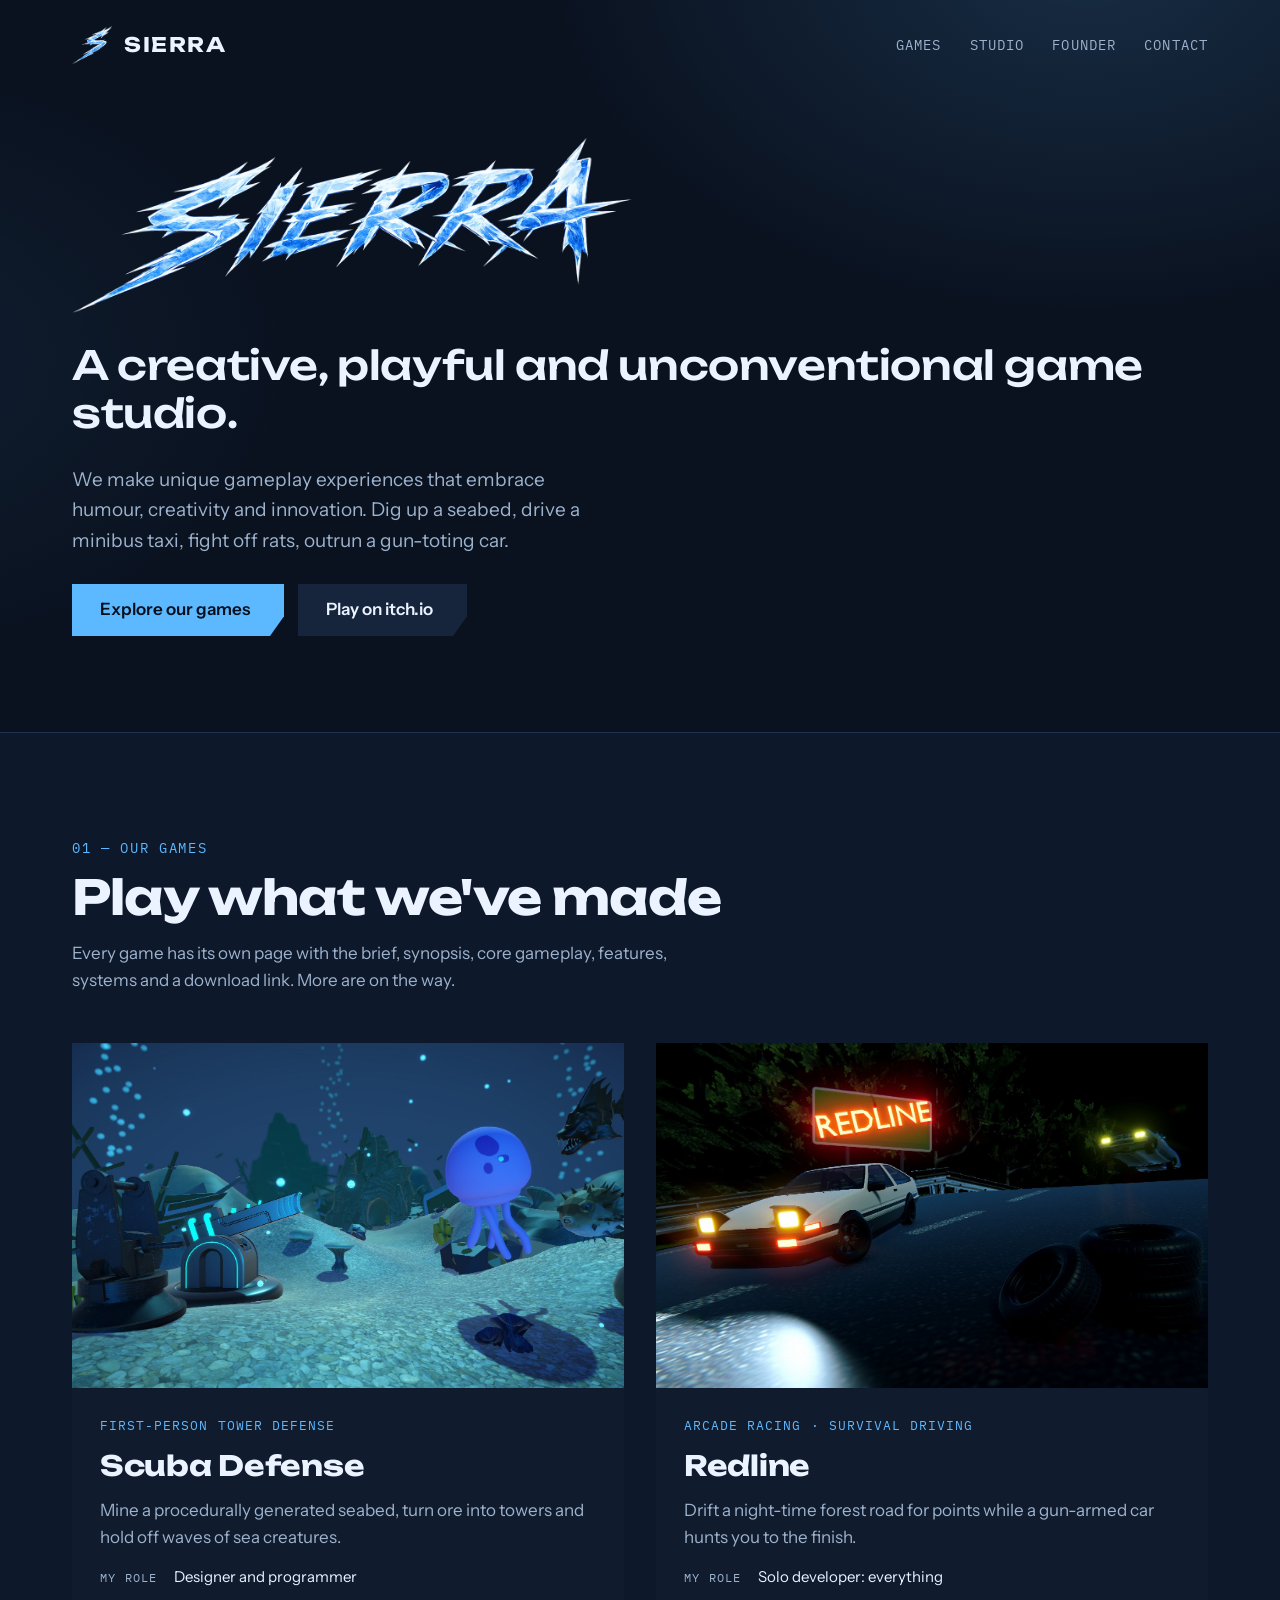
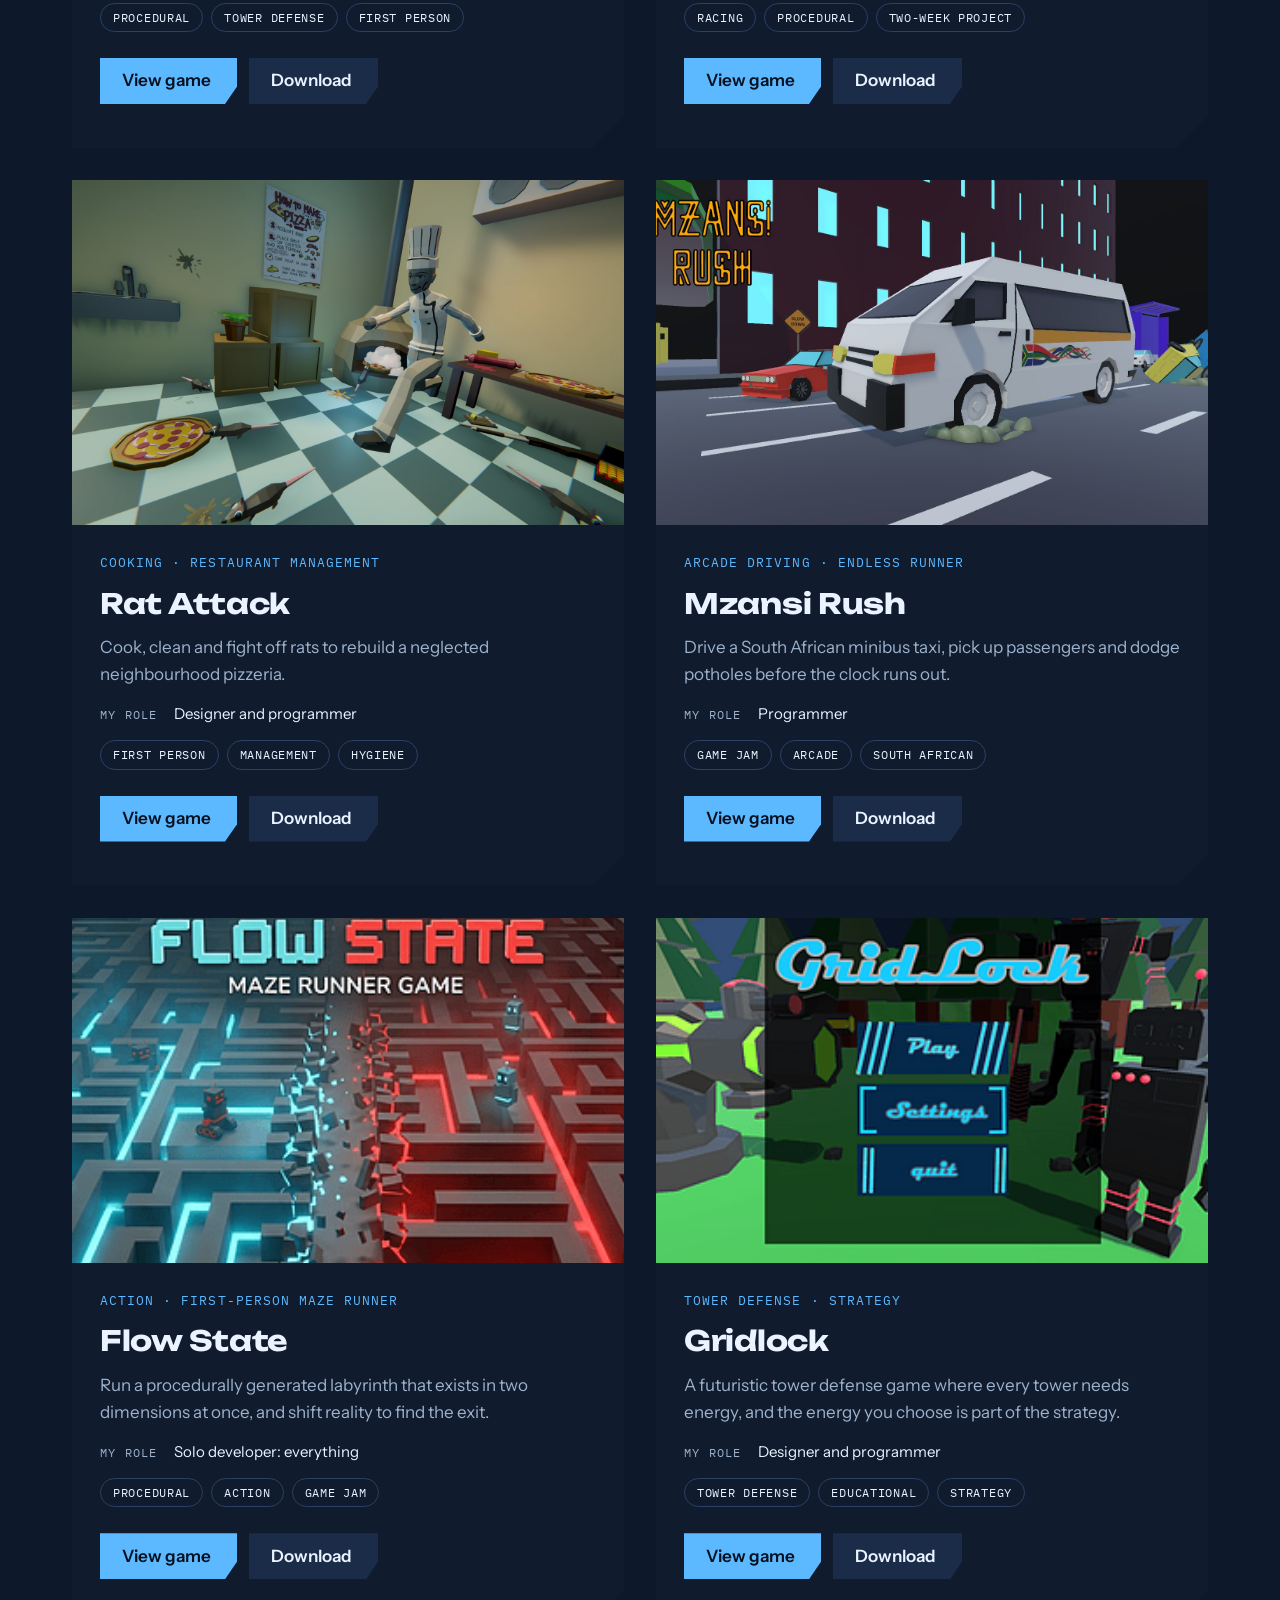
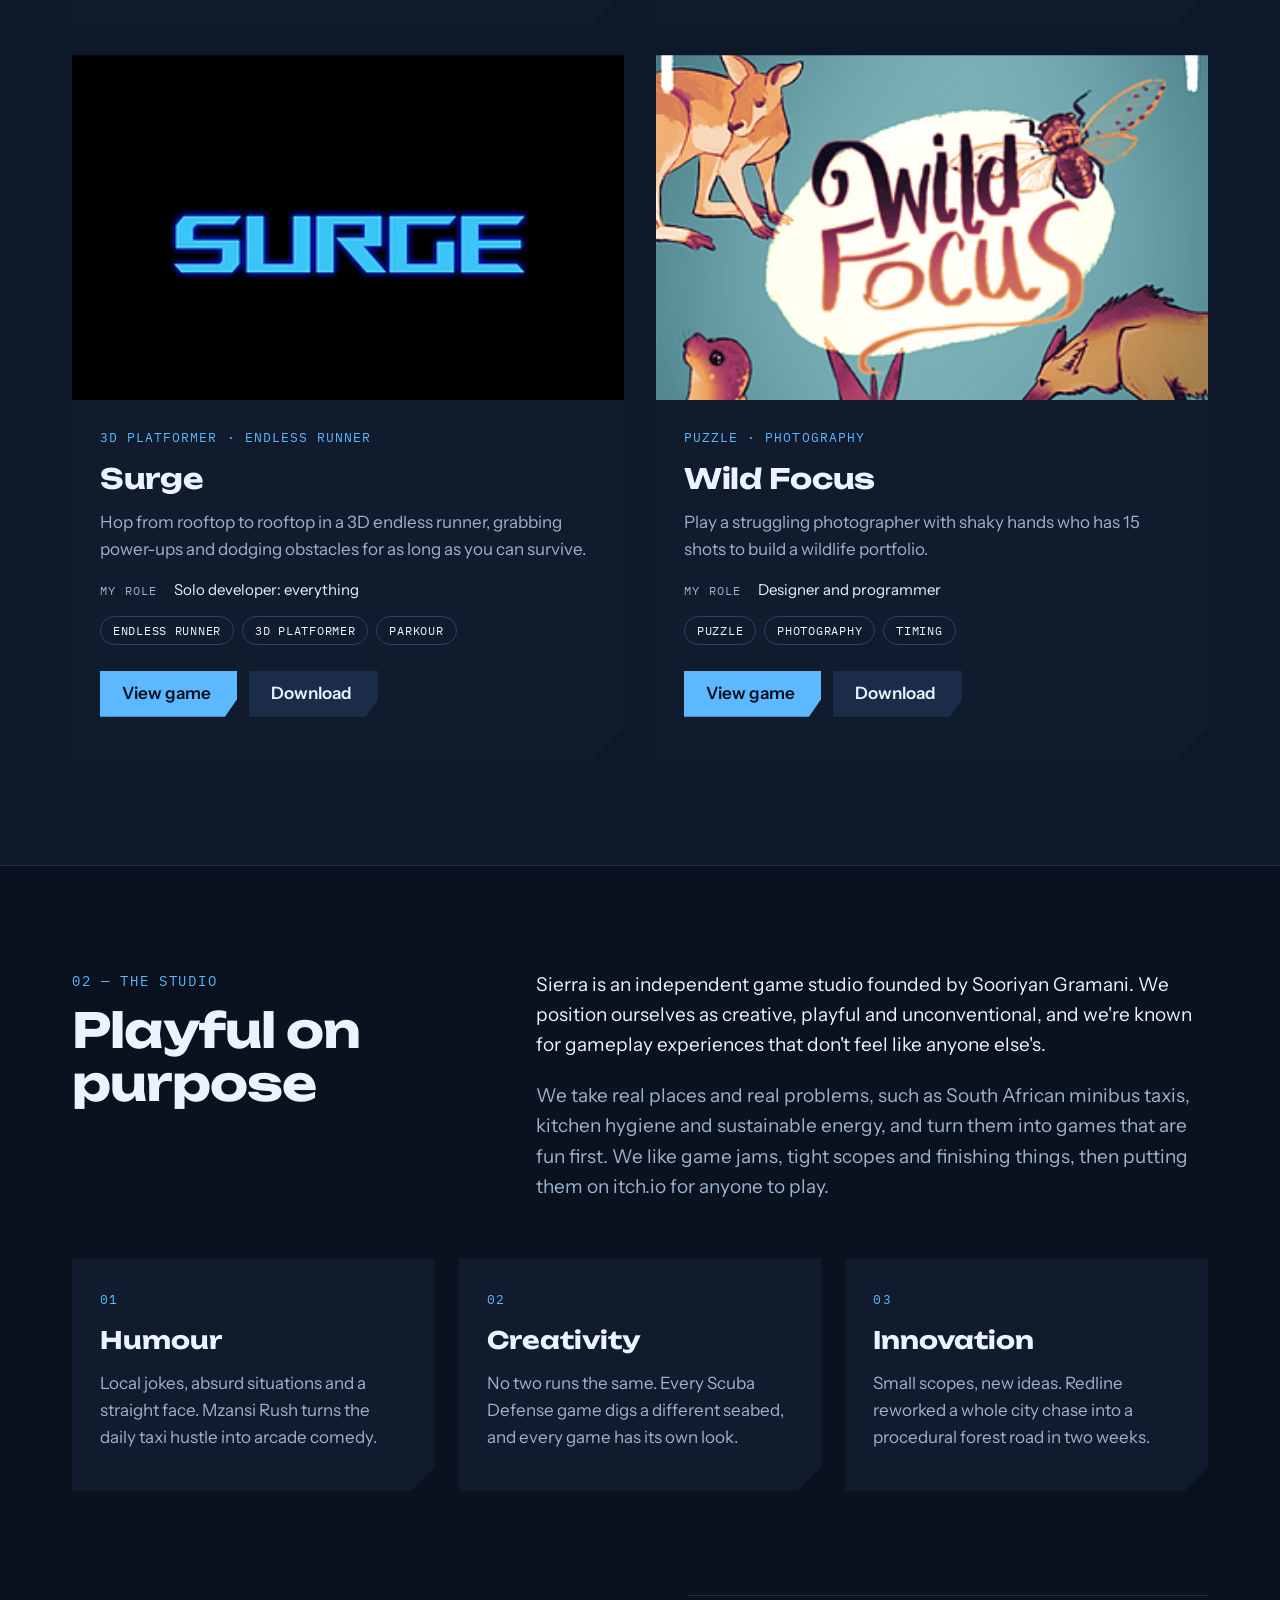
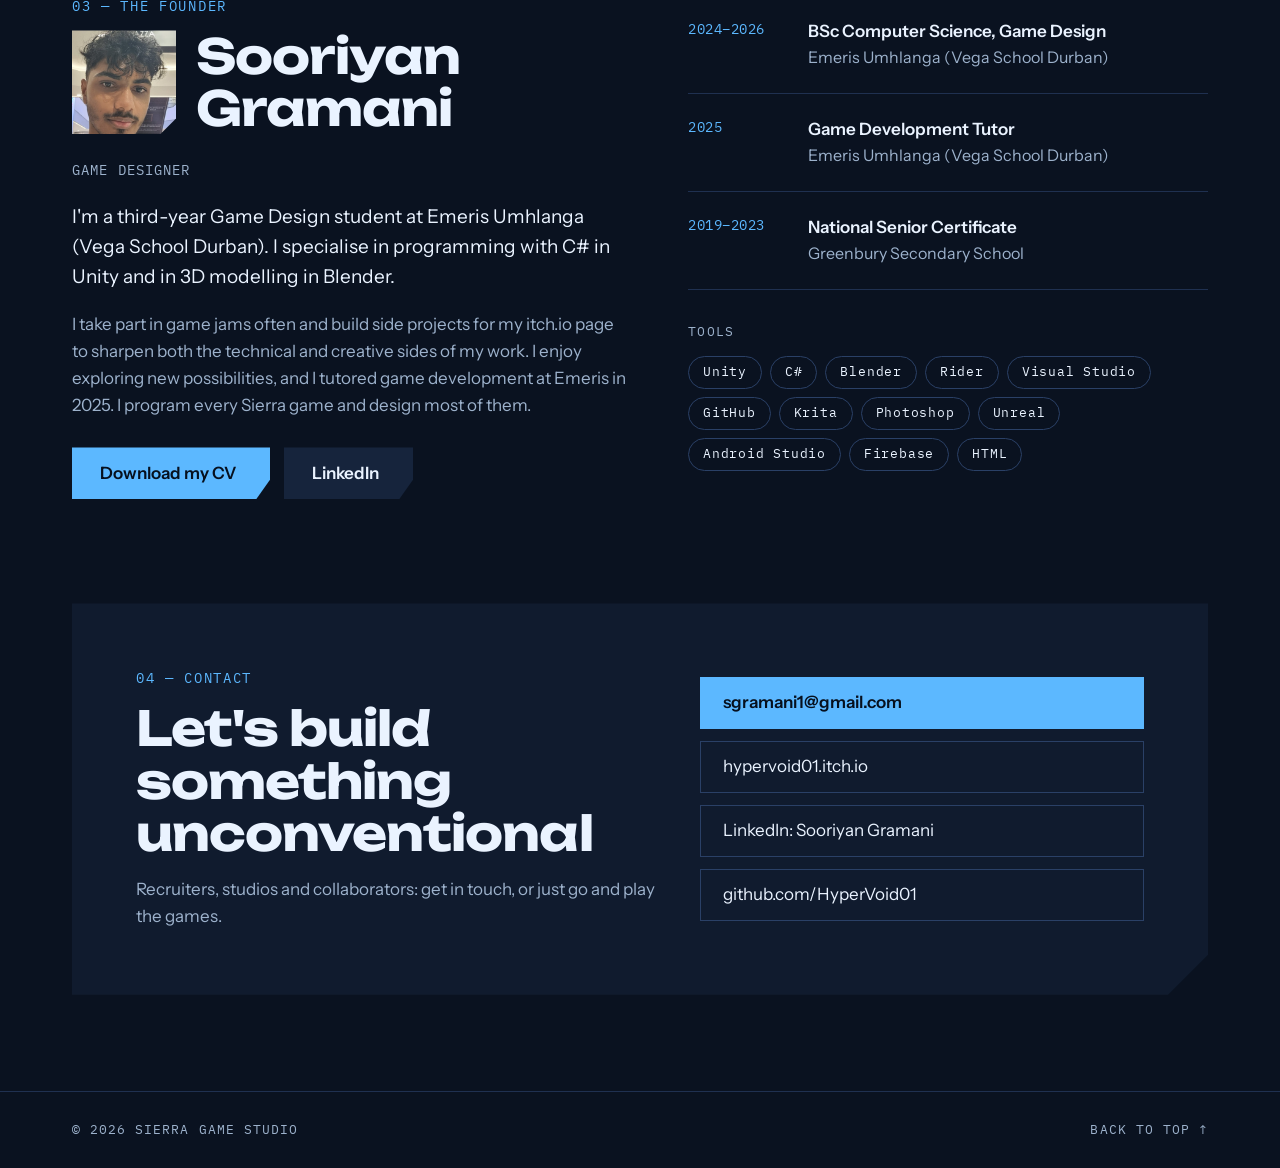
==== commit e7ca22b2: "." ====
--- a/index.html
+++ b/index.html
@@ -10,7 +10,6 @@
 <link rel="preconnect" href="https://fonts.googleapis.com">
 <link rel="preconnect" href="https://fonts.gstatic.com" crossorigin>
 <link href="https://fonts.googleapis.com/css2?family=Unbounded:wght@500;700&family=Instrument+Sans:wght@400;500;600&family=IBM+Plex+Mono:wght@400;500&display=swap" rel="stylesheet">
-<script>document.documentElement.classList.add("js")</script>
 <link rel="stylesheet" href="css/style.css">
 </head>
 <body>
@@ -27,7 +26,6 @@
 
 <main>
 <section id="top" class="wrap hero">
-  <img class="hero-bolt" src="assets/brand/icon.png" alt="" aria-hidden="true">
   <div class="hero-copy">
     <img src="assets/brand/wordmark.png" alt="Sierra">
     <h1>A creative, playful and unconventional game studio.</h1>
@@ -37,13 +35,6 @@
       <a class="btn" href="https://hypervoid01.itch.io/">Play on itch.io</a>
     </div>
   </div>
-</section>
-
-<section class="wrap proof" aria-label="Highlights">
-  <div class="proof-item"><b>Unity + C#</b><span>Gameplay and systems programming</span></div>
-  <div class="proof-item"><b>Shipped</b><span>Every game playable on itch.io</span></div>
-  <div class="proof-item"><b>Game jams</b><span>Campus Game Jam, SAGJ2024 and more</span></div>
-  <div class="proof-item"><b>Tutor</b><span>Game development at Emeris, 2025</span></div>
 </section>
 
 <section id="games" class="games-band">
@@ -70,11 +61,13 @@
 </section>
 
 <section id="founder" class="wrap founder">
-  <div class="eyebrow">03 — The founder</div>
-  <div class="founder-top">
-    <img class="portrait" src="assets/brand/sooriyan.jpg" alt="Sooriyan Gramani, founder of Sierra" width="300" height="400">
-    <div class="founder-copy">
-      <h2 class="big" style="margin-bottom:8px">Sooriyan Gramani</h2>
+  <div class="founder-row">
+    <div>
+      <div class="eyebrow">03 — The founder</div>
+      <div class="founder-head">
+        <img src="assets/brand/sooriyan.jpg" alt="Sooriyan Gramani, founder of Sierra" width="104" height="104">
+        <h2>Sooriyan Gramani</h2>
+      </div>
       <div class="job">Game designer</div>
       <p class="lead">I'm a third-year Game Design student at Emeris Umhlanga (Vega School Durban). I specialise in programming with C# in Unity and in 3D modelling in Blender.</p>
       <p class="muted">I take part in game jams often and build side projects for my itch.io page to sharpen both the technical and creative sides of my work. I enjoy exploring new possibilities, and I tutored game development at Emeris in 2025. I program every Sierra game and design most of them.</p>
@@ -83,15 +76,13 @@
         <a class="btn" href="https://www.linkedin.com/in/sooriyan-gramani-740196435/">LinkedIn</a>
       </div>
     </div>
-  </div>
-  <div class="founder-bottom">
     <div>
       <div id="timeline"></div>
       <div class="timeline-end"></div>
-    </div>
-    <div class="tools">
-      <div class="mono-label">Tools</div>
-      <div class="tags" id="tools"></div>
+      <div class="tools">
+        <div class="mono-label">Tools</div>
+        <div class="tags" id="tools"></div>
+      </div>
     </div>
   </div>
 </section>
--- a/css/style.css
+++ b/css/style.css
@@ -196,89 +196,3 @@
   .wrap { padding-left: 16px; padding-right: 16px; }
   body { font-size: 16px; }
 }
-
-/* ===== Polish: Sierra lightning, motion, lightbox, video ===== */
-.eyebrow::before { content: ''; display: inline-block; width: 11px; height: 15px; margin-right: 10px; vertical-align: -2px; background: var(--accent); clip-path: polygon(60% 0, 0 56%, 42% 56%, 30% 100%, 100% 40%, 55% 40%); filter: drop-shadow(0 0 6px var(--accent)); }
-
-/* Hero bolt */
-.hero { position: relative; }
-.hero-bolt { position: absolute; right: 2%; top: 50%; width: min(46vw, 460px); height: auto; transform: translateY(-50%) rotate(4deg); opacity: 0.16; pointer-events: none; filter: drop-shadow(0 0 40px rgba(92,184,255,0.55)); animation: boltPulse 5s ease-in-out infinite; z-index: 0; }
-.hero-copy { position: relative; z-index: 1; }
-@keyframes boltPulse { 0%, 100% { opacity: 0.12; } 45% { opacity: 0.2; } 50% { opacity: 0.34; } 55% { opacity: 0.18; } }
-.brand img { transition: filter 0.2s; }
-.brand:hover img { filter: drop-shadow(0 0 8px var(--accent)); }
-
-/* Buttons: lightning sweep + lift */
-.btn { transition: transform 0.18s, filter 0.18s; }
-.btn:hover { transform: translateY(-2px); }
-.btn.primary { background-image: linear-gradient(110deg, transparent 38%, rgba(255,255,255,0.55) 50%, transparent 62%); background-size: 260% 100%; background-position: 130% 0; background-repeat: no-repeat; transition: background-position 0.55s, transform 0.18s, filter 0.18s; }
-.btn.primary:hover { background-position: -30% 0; }
-
-/* Proof strip */
-.proof { display: grid; grid-template-columns: repeat(auto-fit, minmax(min(100%, 230px), 1fr)); gap: 0; padding-bottom: 72px; }
-.proof-item { padding: 22px 24px 22px 20px; border-left: 2px solid var(--border-2); }
-.proof-item b { display: block; font-family: var(--display); font-size: 20px; letter-spacing: -0.01em; }
-.proof-item span { display: block; margin-top: 4px; color: var(--muted); font-size: 15px; line-height: 1.45; }
-.proof-item:hover { border-left-color: var(--accent); }
-
-/* Cards */
-.card { position: relative; transition: transform 0.25s, background 0.25s; }
-.card::before { content: ''; position: absolute; left: 0; top: 0; height: 3px; width: 100%; background: var(--accent); transform: scaleX(0); transform-origin: left; transition: transform 0.35s; z-index: 2; }
-.card:hover { transform: translateY(-6px); background: #12213a; }
-.card:hover::before { transform: scaleX(1); }
-.card > a.cover { overflow: hidden; }
-.card > a.cover img { transition: transform 0.5s; }
-.card:hover > a.cover img { transform: scale(1.05); }
-.more-card { transition: transform 0.25s; }
-.more-card:hover { transform: translateY(-4px); }
-.more-card img { transition: transform 0.5s; }
-.tag { transition: border-color 0.2s, color 0.2s; }
-.tag:hover { border-color: var(--accent); color: var(--accent); }
-.pillar, .tile { transition: transform 0.25s; }
-.pillar:hover, .tile:hover { transform: translateY(-4px); }
-
-/* Founder portrait */
-.founder-top { display: flex; flex-wrap: wrap; gap: 48px; margin: 24px 0 56px; align-items: flex-start; }
-.portrait { display: block; flex: none; width: 300px; max-width: 100%; height: auto; aspect-ratio: 3/4; object-fit: cover; object-position: center 20%; clip-path: polygon(0 0, 100% 0, 100% calc(100% - 40px), calc(100% - 40px) 100%, 0 100%); }
-.founder-copy { flex: 1 1 420px; min-width: 0; }
-.founder-bottom { display: grid; grid-template-columns: repeat(auto-fit, minmax(min(100%, 380px), 1fr)); gap: 48px; align-items: start; }
-.founder-bottom .tools { margin-top: 0; }
-
-/* Scroll reveal */
-.js .reveal { opacity: 0; transform: translateY(26px); transition: opacity 0.7s ease, transform 0.7s ease; }
-.js .reveal.in { opacity: 1; transform: none; }
-
-/* Lightbox */
-.shots a { position: relative; cursor: zoom-in; overflow: hidden; }
-.shots img { transition: transform 0.5s; }
-.shots a:hover img { transform: scale(1.04); }
-.lb { position: fixed; inset: 0; z-index: 100; background: rgba(5,10,18,0.94); display: none; align-items: center; justify-content: center; flex-direction: column; padding: 56px 16px 24px; }
-.lb.open { display: flex; }
-.lb img { max-width: min(100%, 1400px); max-height: calc(100vh - 150px); object-fit: contain; display: block; }
-.lb .cap { margin-top: 14px; max-width: 900px; text-align: center; color: var(--muted); font-size: 15px; }
-.lb .count { font-family: var(--mono); font-size: 12px; letter-spacing: 0.1em; color: var(--accent); margin-top: 6px; }
-.lb button { position: absolute; background: var(--surface-3); border: 1px solid var(--border-2); color: var(--text); width: 48px; height: 48px; font-size: 22px; cursor: pointer; display: flex; align-items: center; justify-content: center; }
-.lb button:hover { background: var(--accent); color: var(--ink); }
-.lb .x { top: 12px; right: 12px; }
-.lb .prev { left: 12px; top: 50%; transform: translateY(-50%); }
-.lb .next { right: 12px; top: 50%; transform: translateY(-50%); }
-
-/* Embedded demo video */
-.video-embed { position: relative; display: block; width: 100%; padding: 0; border: 1px solid var(--border-2); background: #0F1A2D; aspect-ratio: 16/9; cursor: pointer; overflow: hidden; }
-.video-embed img { position: absolute; inset: 0; width: 100%; height: 100%; object-fit: cover; opacity: 0.85; transition: transform 0.5s, opacity 0.3s; }
-.video-embed:hover img { transform: scale(1.04); opacity: 1; }
-.video-embed .play { position: absolute; left: 50%; top: 50%; width: 72px; height: 72px; margin: -36px 0 0 -36px; border-radius: 50%; background: var(--accent); display: flex; align-items: center; justify-content: center; box-shadow: 0 0 0 8px rgba(92,184,255,0.25); transition: transform 0.2s; }
-.video-embed:hover .play { transform: scale(1.1); }
-.video-embed iframe { position: absolute; inset: 0; width: 100%; height: 100%; border: 0; }
-.video-note { margin: 12px 0 0; font-size: 14px; color: var(--muted); }
-
-@media (prefers-reduced-motion: reduce) {
-  html { scroll-behavior: auto; }
-  *, *::before, *::after { animation: none !important; transition: none !important; }
-  .js .reveal { opacity: 1; transform: none; }
-}
-@media (max-width: 600px) {
-  .hero-bolt { opacity: 0.1; right: -20%; }
-  .founder-top { gap: 28px; }
-  .portrait { width: 220px; }
-}
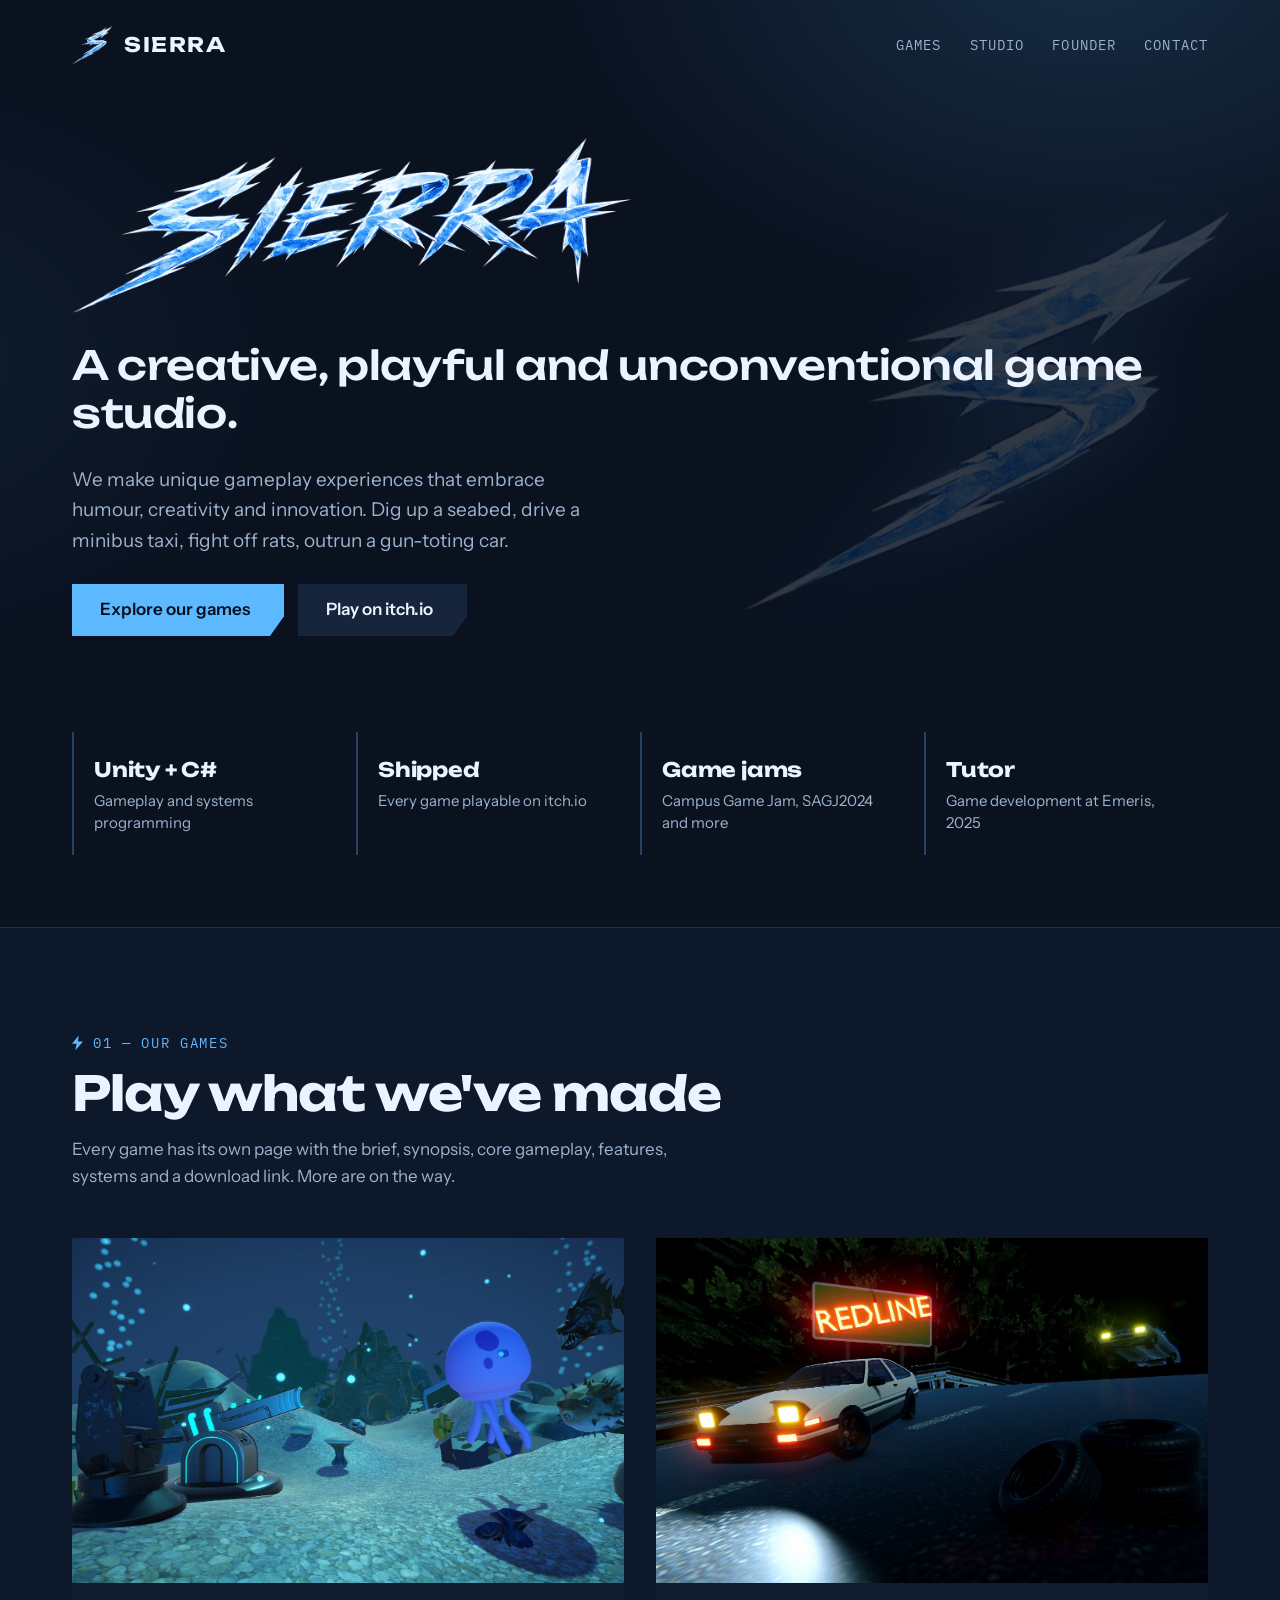
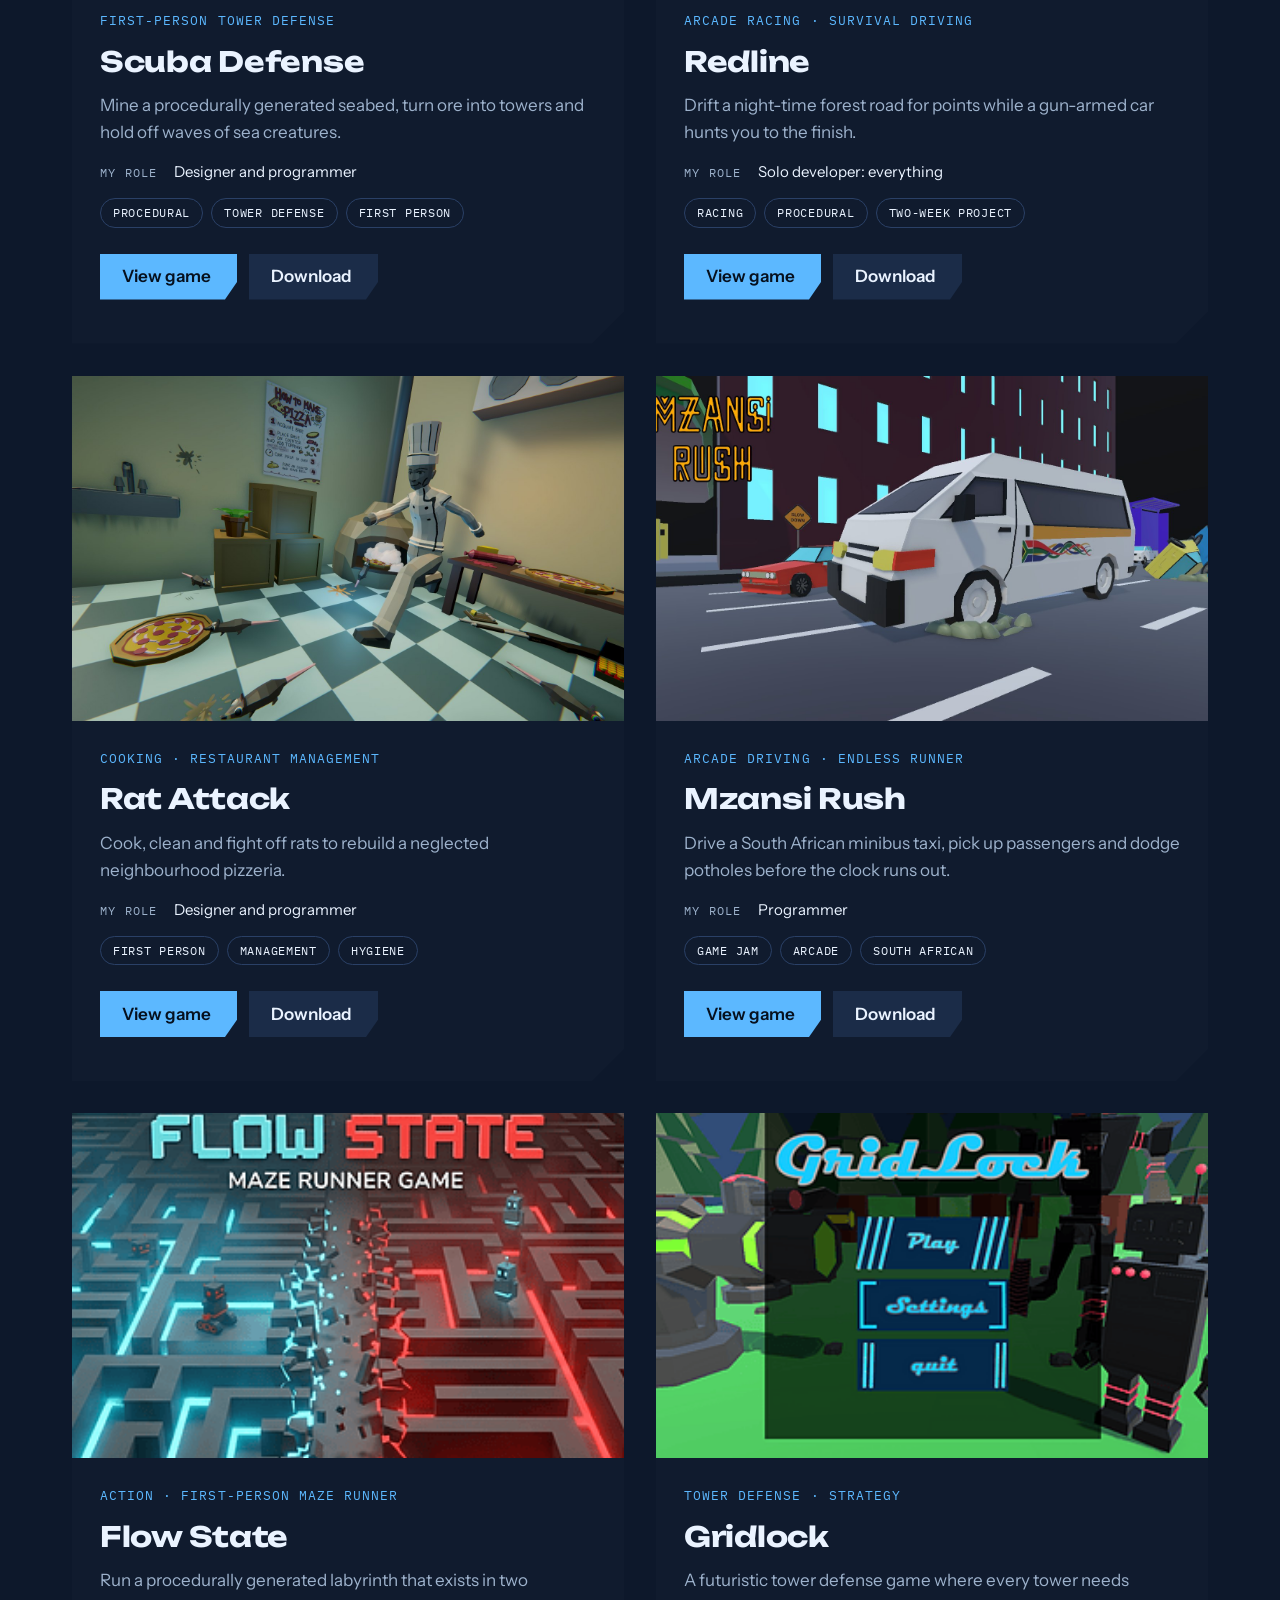
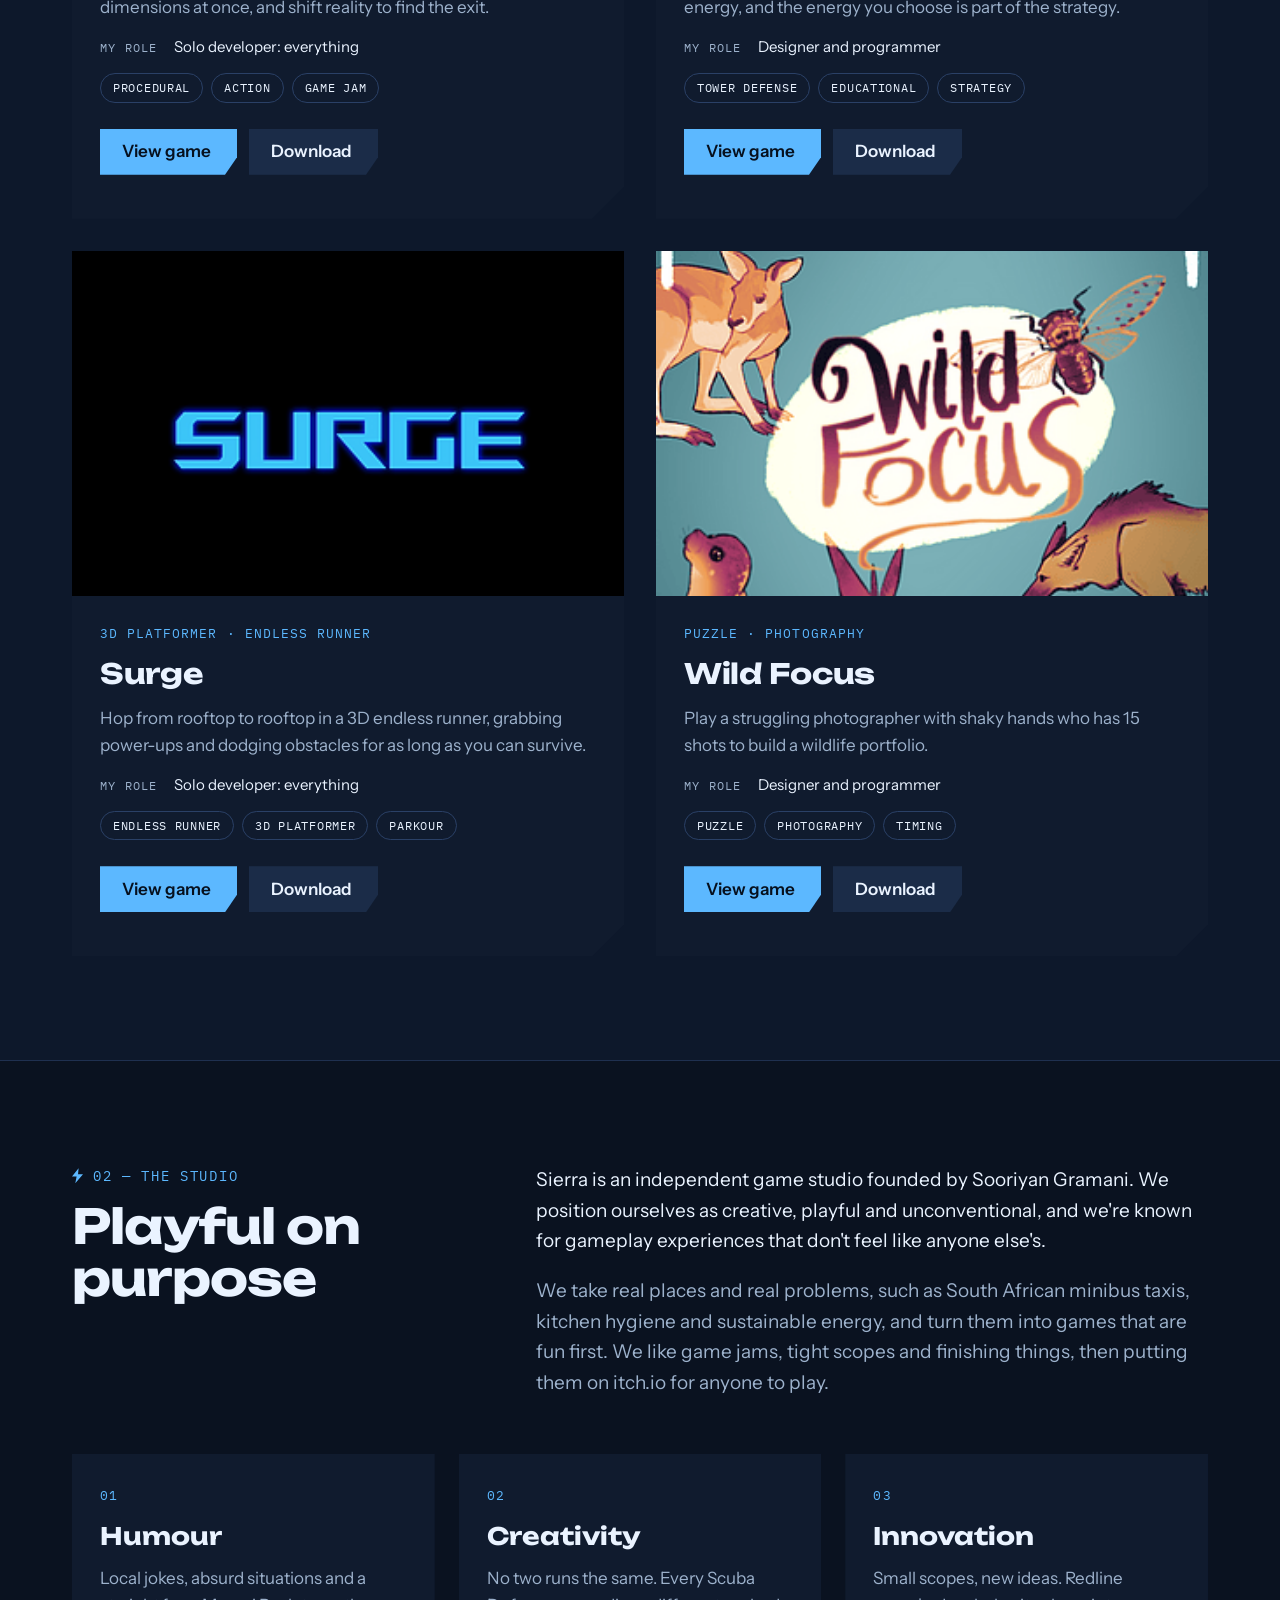
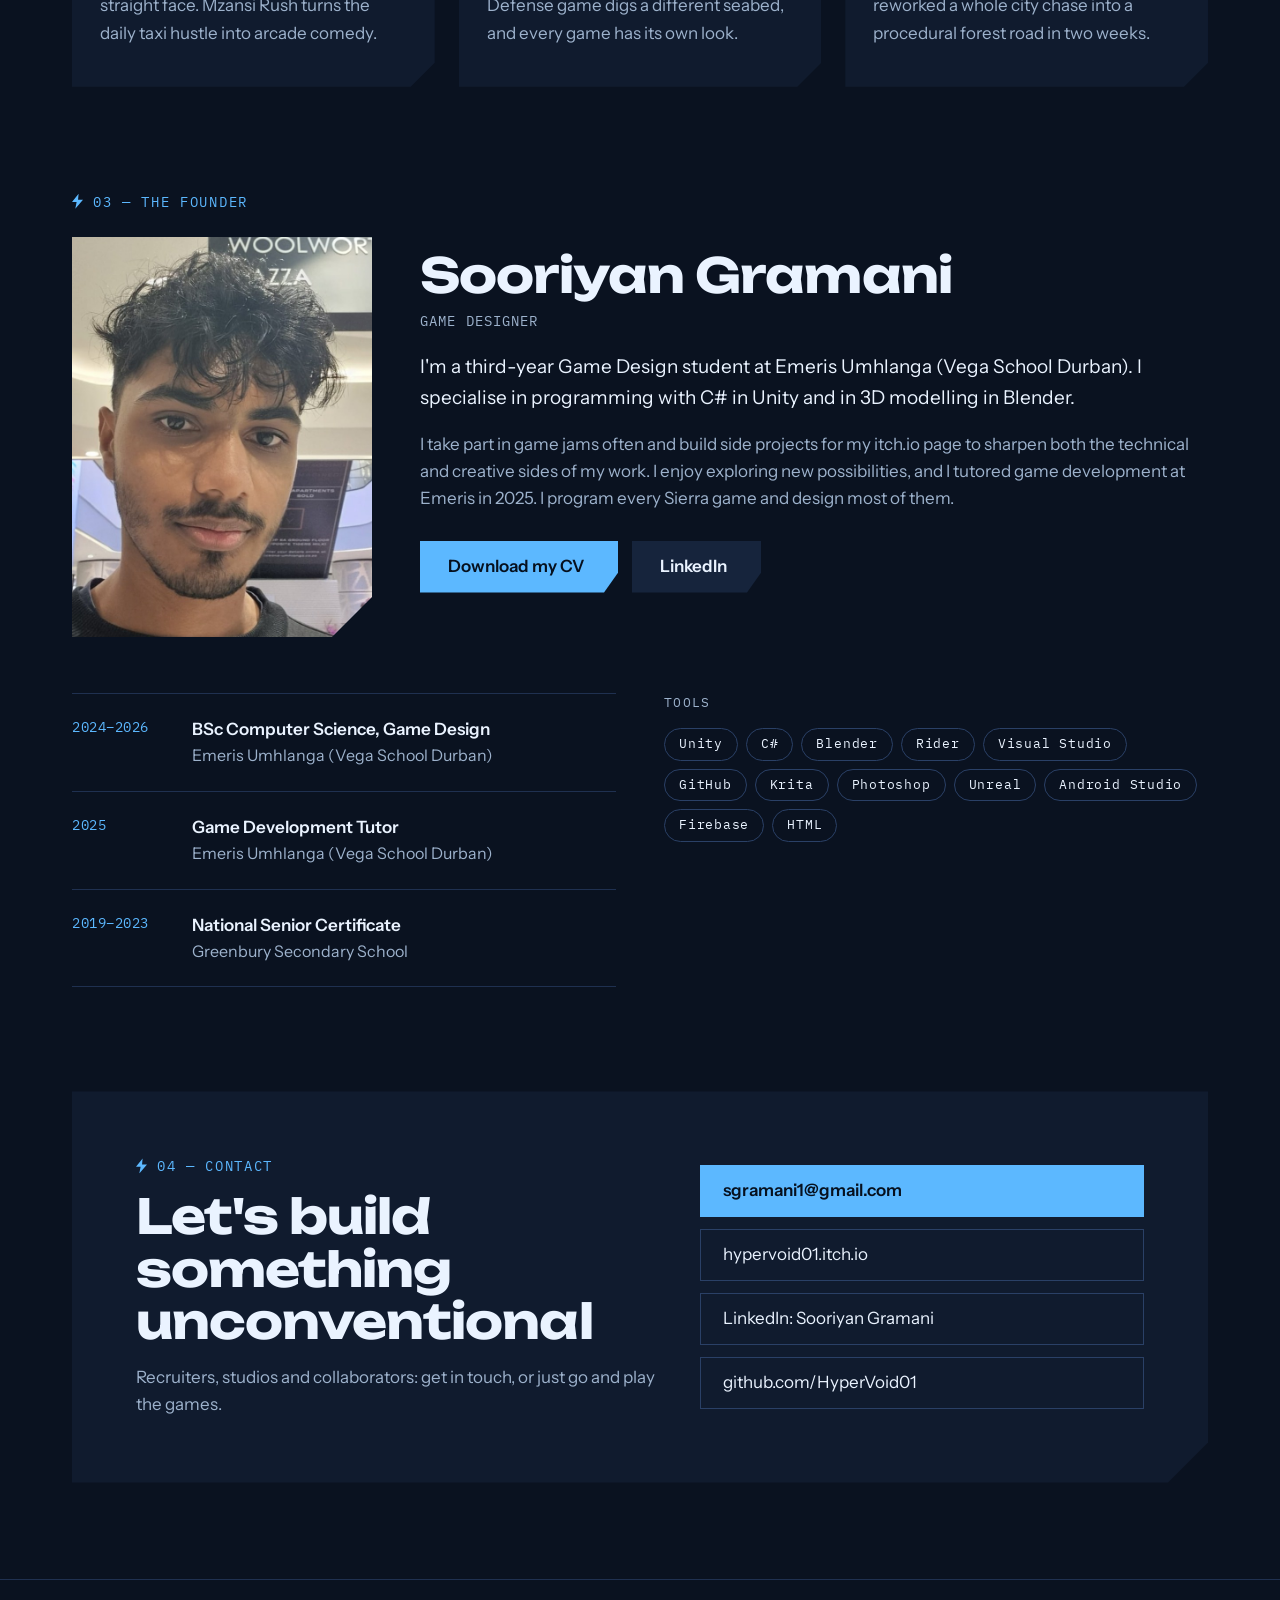
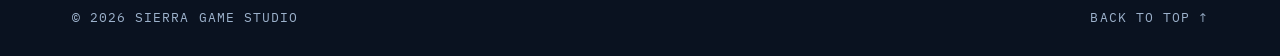
==== commit a9d8f65a: "." ====
--- a/index.html
+++ b/index.html
@@ -10,7 +10,8 @@
 <link rel="preconnect" href="https://fonts.googleapis.com">
 <link rel="preconnect" href="https://fonts.gstatic.com" crossorigin>
 <link href="https://fonts.googleapis.com/css2?family=Unbounded:wght@500;700&family=Instrument+Sans:wght@400;500;600&family=IBM+Plex+Mono:wght@400;500&display=swap" rel="stylesheet">
-<link rel="stylesheet" href="css/style.css">
+<script>document.documentElement.classList.add("js")</script>
+<link rel="stylesheet" href="css/style.css?v=2">
 </head>
 <body>
 
@@ -26,6 +27,7 @@
 
 <main>
 <section id="top" class="wrap hero">
+  <img class="hero-bolt" src="assets/brand/icon.png" alt="" aria-hidden="true">
   <div class="hero-copy">
     <img src="assets/brand/wordmark.png" alt="Sierra">
     <h1>A creative, playful and unconventional game studio.</h1>
@@ -35,6 +37,13 @@
       <a class="btn" href="https://hypervoid01.itch.io/">Play on itch.io</a>
     </div>
   </div>
+</section>
+
+<section class="wrap proof" aria-label="Highlights">
+  <div class="proof-item"><b>Unity + C#</b><span>Gameplay and systems programming</span></div>
+  <div class="proof-item"><b>Shipped</b><span>Every game playable on itch.io</span></div>
+  <div class="proof-item"><b>Game jams</b><span>Campus Game Jam, SAGJ2024 and more</span></div>
+  <div class="proof-item"><b>Tutor</b><span>Game development at Emeris, 2025</span></div>
 </section>
 
 <section id="games" class="games-band">
@@ -61,13 +70,11 @@
 </section>
 
 <section id="founder" class="wrap founder">
-  <div class="founder-row">
-    <div>
-      <div class="eyebrow">03 — The founder</div>
-      <div class="founder-head">
-        <img src="assets/brand/sooriyan.jpg" alt="Sooriyan Gramani, founder of Sierra" width="104" height="104">
-        <h2>Sooriyan Gramani</h2>
-      </div>
+  <div class="eyebrow">03 — The founder</div>
+  <div class="founder-top">
+    <img class="portrait" src="assets/brand/sooriyan.jpg" alt="Sooriyan Gramani, founder of Sierra" width="300" height="400">
+    <div class="founder-copy">
+      <h2 class="big" style="margin-bottom:8px">Sooriyan Gramani</h2>
       <div class="job">Game designer</div>
       <p class="lead">I'm a third-year Game Design student at Emeris Umhlanga (Vega School Durban). I specialise in programming with C# in Unity and in 3D modelling in Blender.</p>
       <p class="muted">I take part in game jams often and build side projects for my itch.io page to sharpen both the technical and creative sides of my work. I enjoy exploring new possibilities, and I tutored game development at Emeris in 2025. I program every Sierra game and design most of them.</p>
@@ -76,13 +83,15 @@
         <a class="btn" href="https://www.linkedin.com/in/sooriyan-gramani-740196435/">LinkedIn</a>
       </div>
     </div>
+  </div>
+  <div class="founder-bottom">
     <div>
       <div id="timeline"></div>
       <div class="timeline-end"></div>
-      <div class="tools">
-        <div class="mono-label">Tools</div>
-        <div class="tags" id="tools"></div>
-      </div>
+    </div>
+    <div class="tools">
+      <div class="mono-label">Tools</div>
+      <div class="tags" id="tools"></div>
     </div>
   </div>
 </section>
@@ -112,8 +121,8 @@
 </footer>
 
 <noscript><p class="wrap muted">The game list needs JavaScript. Browse the games on <a href="https://hypervoid01.itch.io/">itch.io</a>.</p></noscript>
-<script src="js/data.js"></script>
-<script src="js/site.js"></script>
+<script src="js/data.js?v=2"></script>
+<script src="js/site.js?v=2"></script>
 <script>renderHome();</script>
 </body>
 </html>
--- a/css/style.css
+++ b/css/style.css
@@ -196,3 +196,89 @@
   .wrap { padding-left: 16px; padding-right: 16px; }
   body { font-size: 16px; }
 }
+
+/* ===== Polish: Sierra lightning, motion, lightbox, video ===== */
+.eyebrow::before { content: ''; display: inline-block; width: 11px; height: 15px; margin-right: 10px; vertical-align: -2px; background: var(--accent); clip-path: polygon(60% 0, 0 56%, 42% 56%, 30% 100%, 100% 40%, 55% 40%); filter: drop-shadow(0 0 6px var(--accent)); }
+
+/* Hero bolt */
+.hero { position: relative; }
+.hero-bolt { position: absolute; right: 2%; top: 50%; width: min(46vw, 460px); height: auto; transform: translateY(-50%) rotate(4deg); opacity: 0.16; pointer-events: none; filter: drop-shadow(0 0 40px rgba(92,184,255,0.55)); animation: boltPulse 5s ease-in-out infinite; z-index: 0; }
+.hero-copy { position: relative; z-index: 1; }
+@keyframes boltPulse { 0%, 100% { opacity: 0.12; } 45% { opacity: 0.2; } 50% { opacity: 0.34; } 55% { opacity: 0.18; } }
+.brand img { transition: filter 0.2s; }
+.brand:hover img { filter: drop-shadow(0 0 8px var(--accent)); }
+
+/* Buttons: lightning sweep + lift */
+.btn { transition: transform 0.18s, filter 0.18s; }
+.btn:hover { transform: translateY(-2px); }
+.btn.primary { background-image: linear-gradient(110deg, transparent 38%, rgba(255,255,255,0.55) 50%, transparent 62%); background-size: 260% 100%; background-position: 130% 0; background-repeat: no-repeat; transition: background-position 0.55s, transform 0.18s, filter 0.18s; }
+.btn.primary:hover { background-position: -30% 0; }
+
+/* Proof strip */
+.proof { display: grid; grid-template-columns: repeat(auto-fit, minmax(min(100%, 230px), 1fr)); gap: 0; padding-bottom: 72px; }
+.proof-item { padding: 22px 24px 22px 20px; border-left: 2px solid var(--border-2); }
+.proof-item b { display: block; font-family: var(--display); font-size: 20px; letter-spacing: -0.01em; }
+.proof-item span { display: block; margin-top: 4px; color: var(--muted); font-size: 15px; line-height: 1.45; }
+.proof-item:hover { border-left-color: var(--accent); }
+
+/* Cards */
+.card { position: relative; transition: transform 0.25s, background 0.25s; }
+.card::before { content: ''; position: absolute; left: 0; top: 0; height: 3px; width: 100%; background: var(--accent); transform: scaleX(0); transform-origin: left; transition: transform 0.35s; z-index: 2; }
+.card:hover { transform: translateY(-6px); background: #12213a; }
+.card:hover::before { transform: scaleX(1); }
+.card > a.cover { overflow: hidden; }
+.card > a.cover img { transition: transform 0.5s; }
+.card:hover > a.cover img { transform: scale(1.05); }
+.more-card { transition: transform 0.25s; }
+.more-card:hover { transform: translateY(-4px); }
+.more-card img { transition: transform 0.5s; }
+.tag { transition: border-color 0.2s, color 0.2s; }
+.tag:hover { border-color: var(--accent); color: var(--accent); }
+.pillar, .tile { transition: transform 0.25s; }
+.pillar:hover, .tile:hover { transform: translateY(-4px); }
+
+/* Founder portrait */
+.founder-top { display: flex; flex-wrap: wrap; gap: 48px; margin: 24px 0 56px; align-items: flex-start; }
+.portrait { display: block; flex: none; width: 300px; max-width: 100%; height: auto; aspect-ratio: 3/4; object-fit: cover; object-position: center 20%; clip-path: polygon(0 0, 100% 0, 100% calc(100% - 40px), calc(100% - 40px) 100%, 0 100%); }
+.founder-copy { flex: 1 1 420px; min-width: 0; }
+.founder-bottom { display: grid; grid-template-columns: repeat(auto-fit, minmax(min(100%, 380px), 1fr)); gap: 48px; align-items: start; }
+.founder-bottom .tools { margin-top: 0; }
+
+/* Scroll reveal */
+.js .reveal { opacity: 0; transform: translateY(26px); transition: opacity 0.7s ease, transform 0.7s ease; }
+.js .reveal.in { opacity: 1; transform: none; }
+
+/* Lightbox */
+.shots a { position: relative; cursor: zoom-in; overflow: hidden; }
+.shots img { transition: transform 0.5s; }
+.shots a:hover img { transform: scale(1.04); }
+.lb { position: fixed; inset: 0; z-index: 100; background: rgba(5,10,18,0.94); display: none; align-items: center; justify-content: center; flex-direction: column; padding: 56px 16px 24px; }
+.lb.open { display: flex; }
+.lb img { max-width: min(100%, 1400px); max-height: calc(100vh - 150px); object-fit: contain; display: block; }
+.lb .cap { margin-top: 14px; max-width: 900px; text-align: center; color: var(--muted); font-size: 15px; }
+.lb .count { font-family: var(--mono); font-size: 12px; letter-spacing: 0.1em; color: var(--accent); margin-top: 6px; }
+.lb button { position: absolute; background: var(--surface-3); border: 1px solid var(--border-2); color: var(--text); width: 48px; height: 48px; font-size: 22px; cursor: pointer; display: flex; align-items: center; justify-content: center; }
+.lb button:hover { background: var(--accent); color: var(--ink); }
+.lb .x { top: 12px; right: 12px; }
+.lb .prev { left: 12px; top: 50%; transform: translateY(-50%); }
+.lb .next { right: 12px; top: 50%; transform: translateY(-50%); }
+
+/* Embedded demo video */
+.video-embed { position: relative; display: block; width: 100%; padding: 0; border: 1px solid var(--border-2); background: #0F1A2D; aspect-ratio: 16/9; cursor: pointer; overflow: hidden; }
+.video-embed img { position: absolute; inset: 0; width: 100%; height: 100%; object-fit: cover; opacity: 0.85; transition: transform 0.5s, opacity 0.3s; }
+.video-embed:hover img { transform: scale(1.04); opacity: 1; }
+.video-embed .play { position: absolute; left: 50%; top: 50%; width: 72px; height: 72px; margin: -36px 0 0 -36px; border-radius: 50%; background: var(--accent); display: flex; align-items: center; justify-content: center; box-shadow: 0 0 0 8px rgba(92,184,255,0.25); transition: transform 0.2s; }
+.video-embed:hover .play { transform: scale(1.1); }
+.video-embed iframe { position: absolute; inset: 0; width: 100%; height: 100%; border: 0; }
+.video-note { margin: 12px 0 0; font-size: 14px; color: var(--muted); }
+
+@media (prefers-reduced-motion: reduce) {
+  html { scroll-behavior: auto; }
+  *, *::before, *::after { animation: none !important; transition: none !important; }
+  .js .reveal { opacity: 1; transform: none; }
+}
+@media (max-width: 600px) {
+  .hero-bolt { opacity: 0.1; right: -20%; }
+  .founder-top { gap: 28px; }
+  .portrait { width: 220px; }
+}
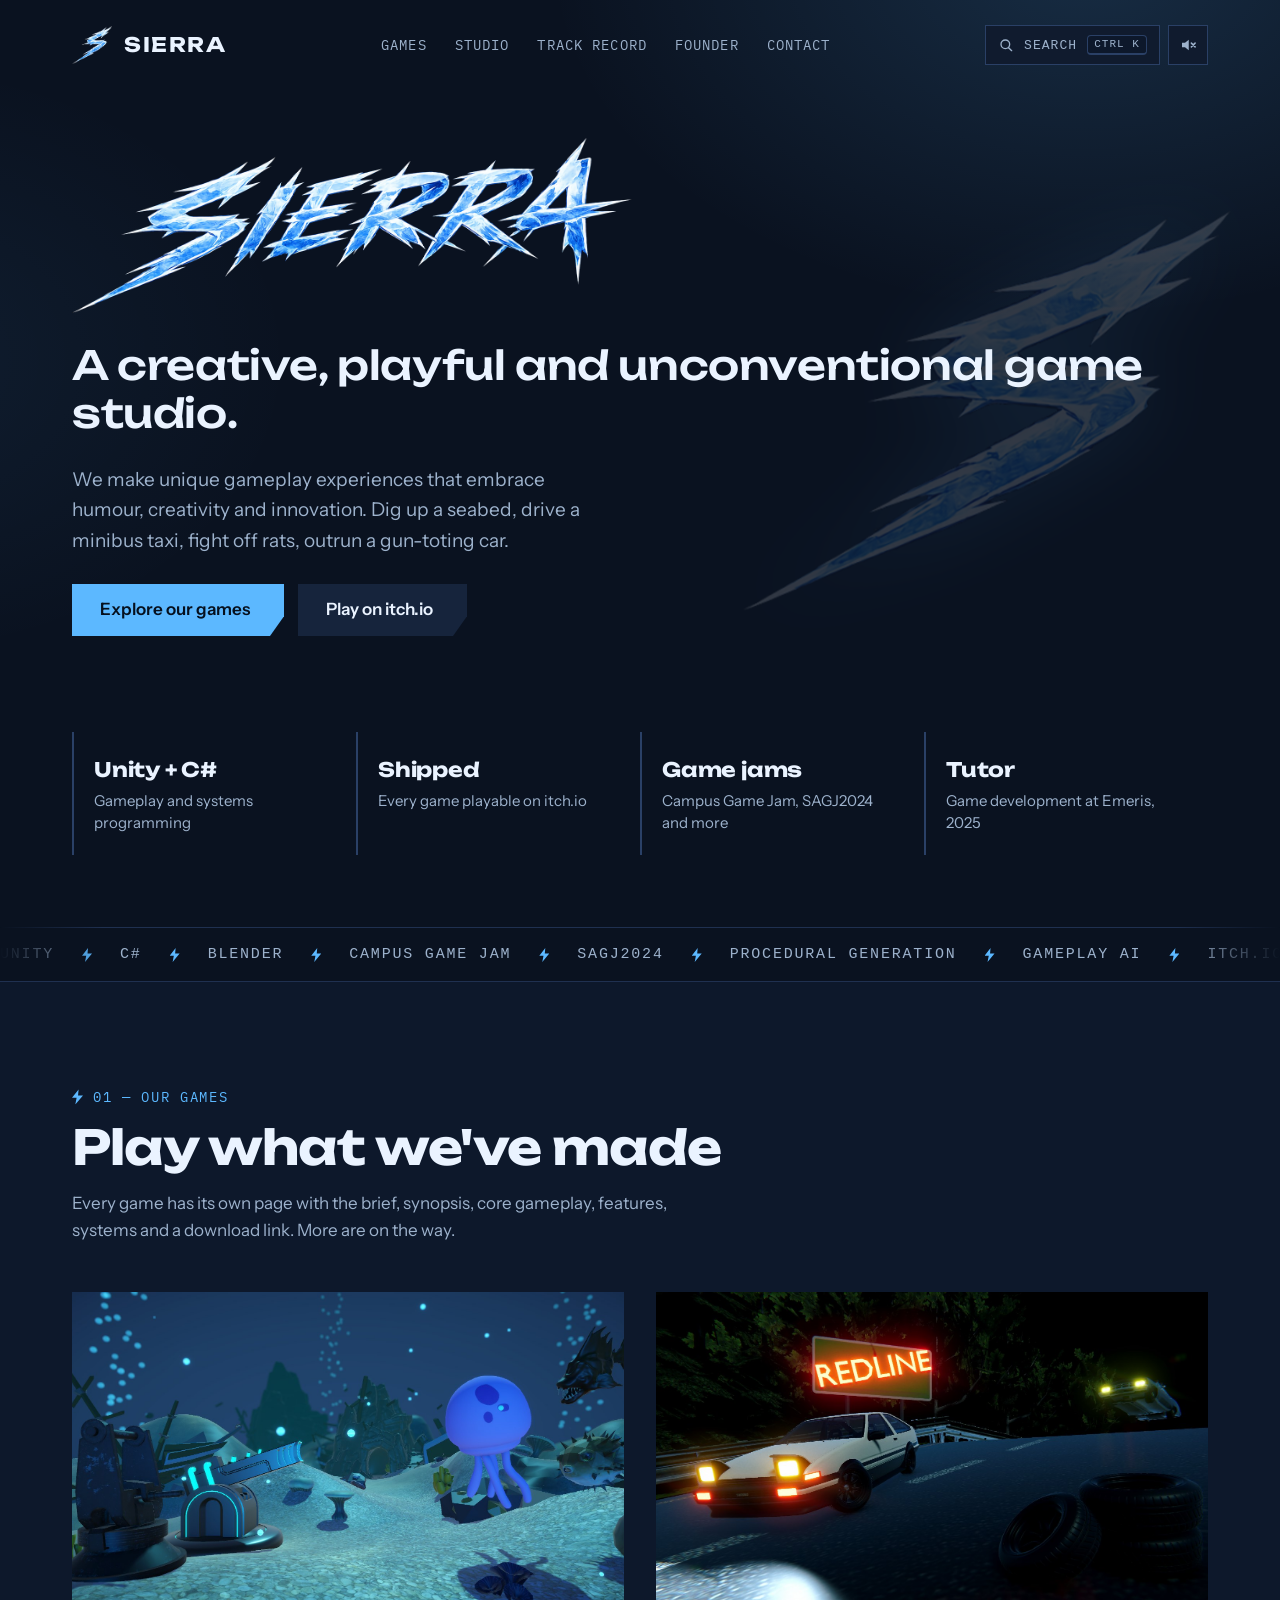
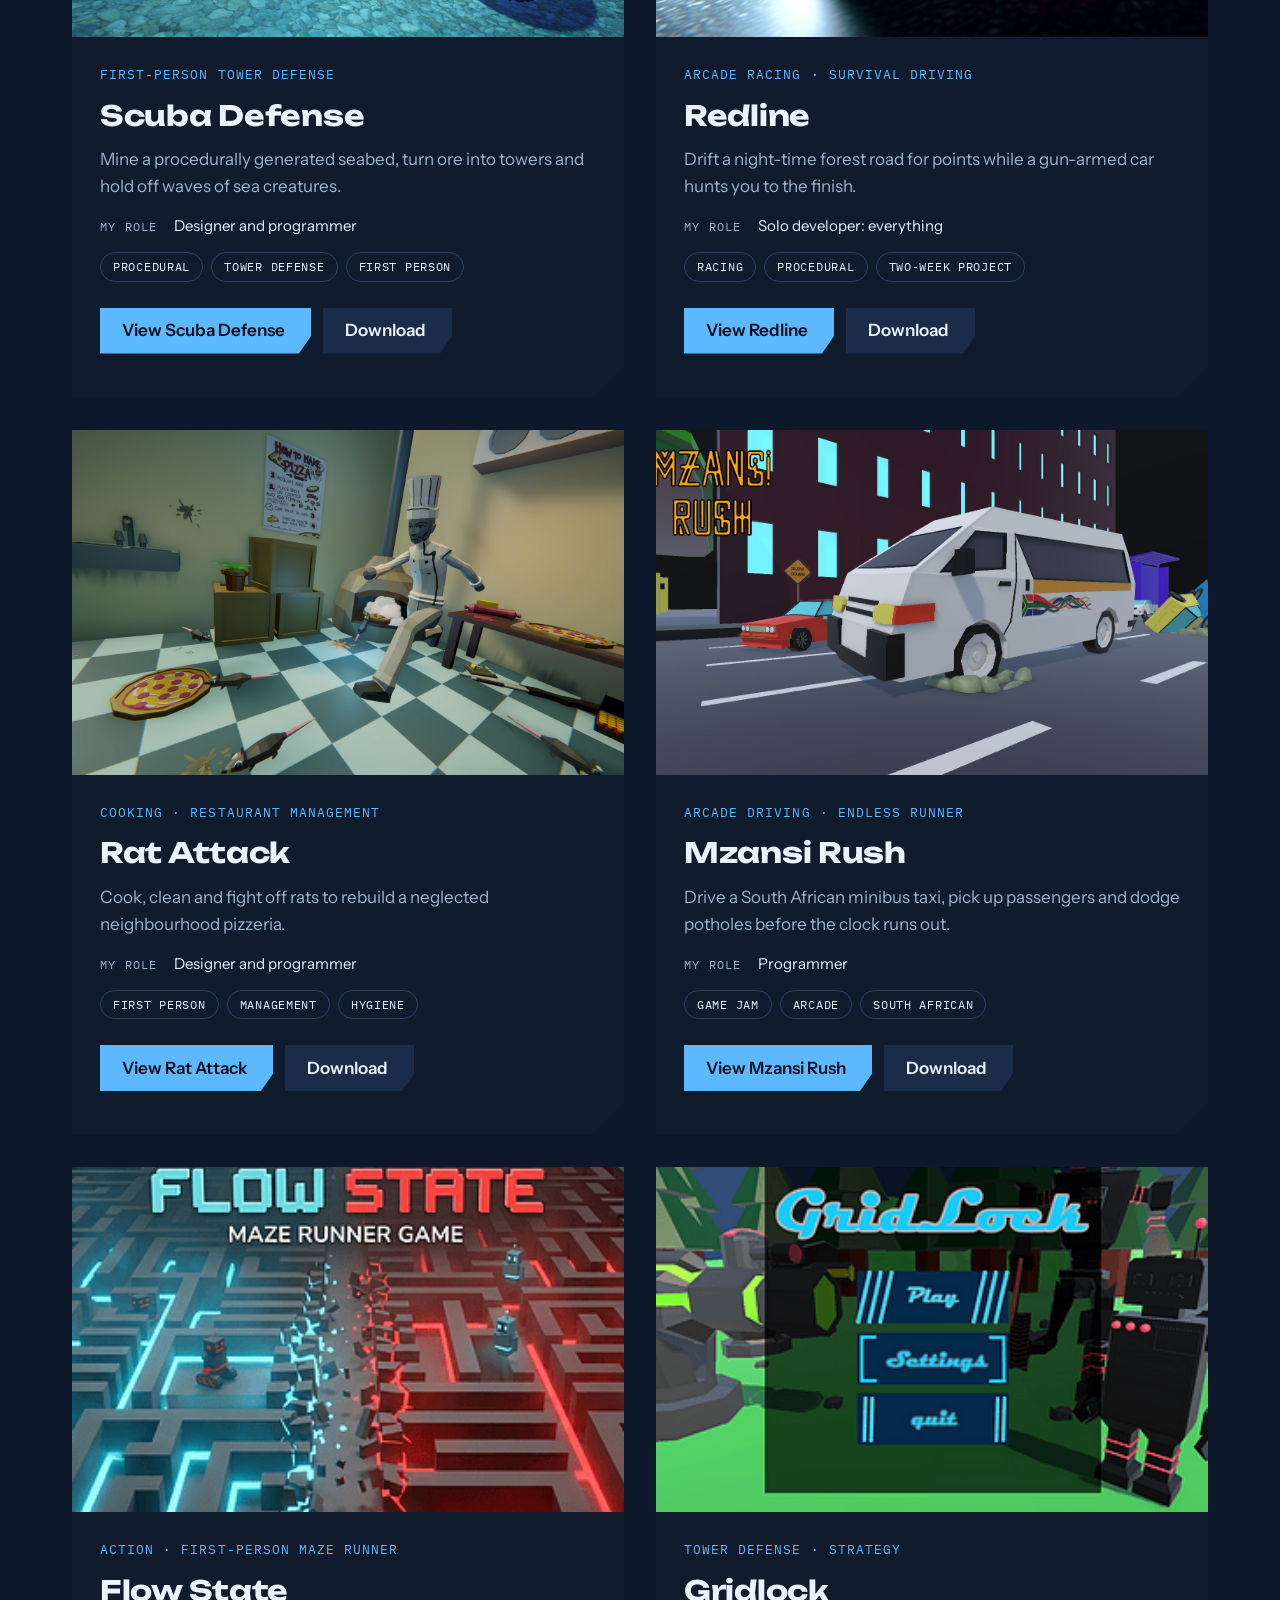
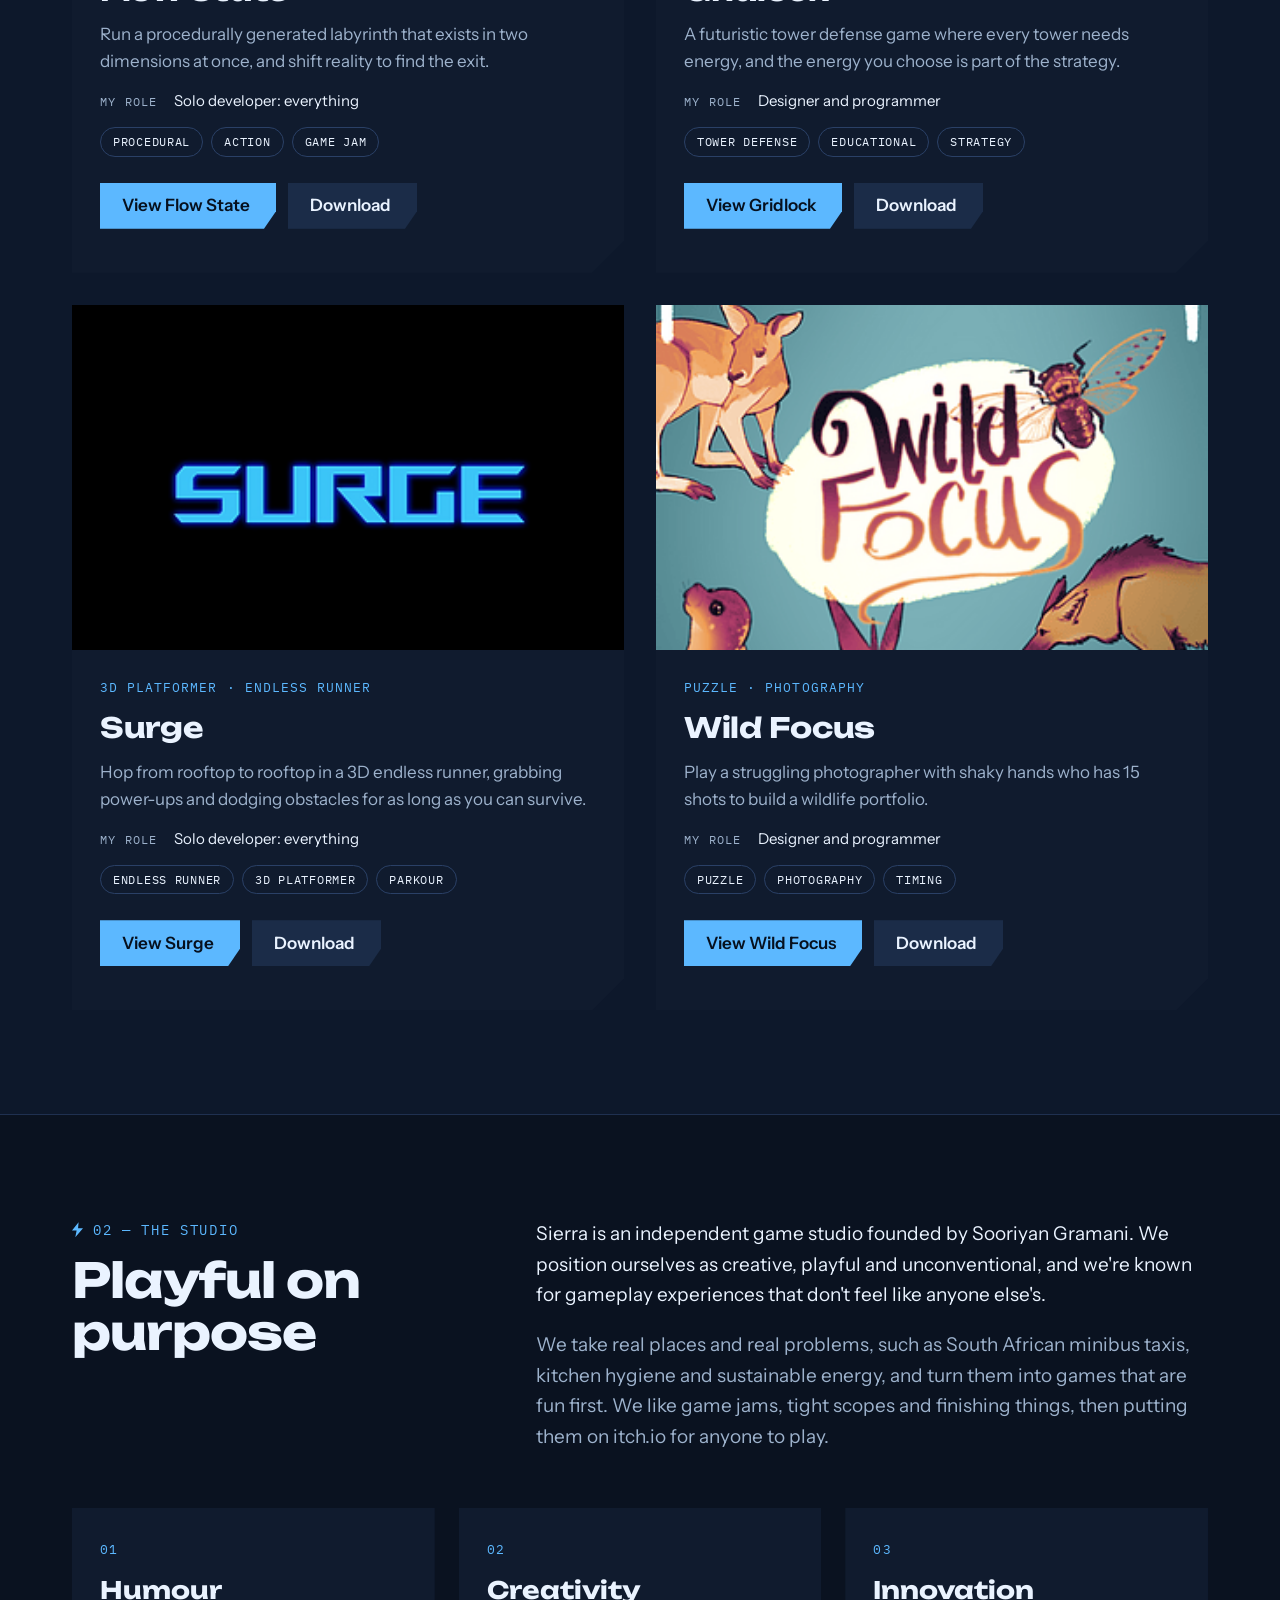
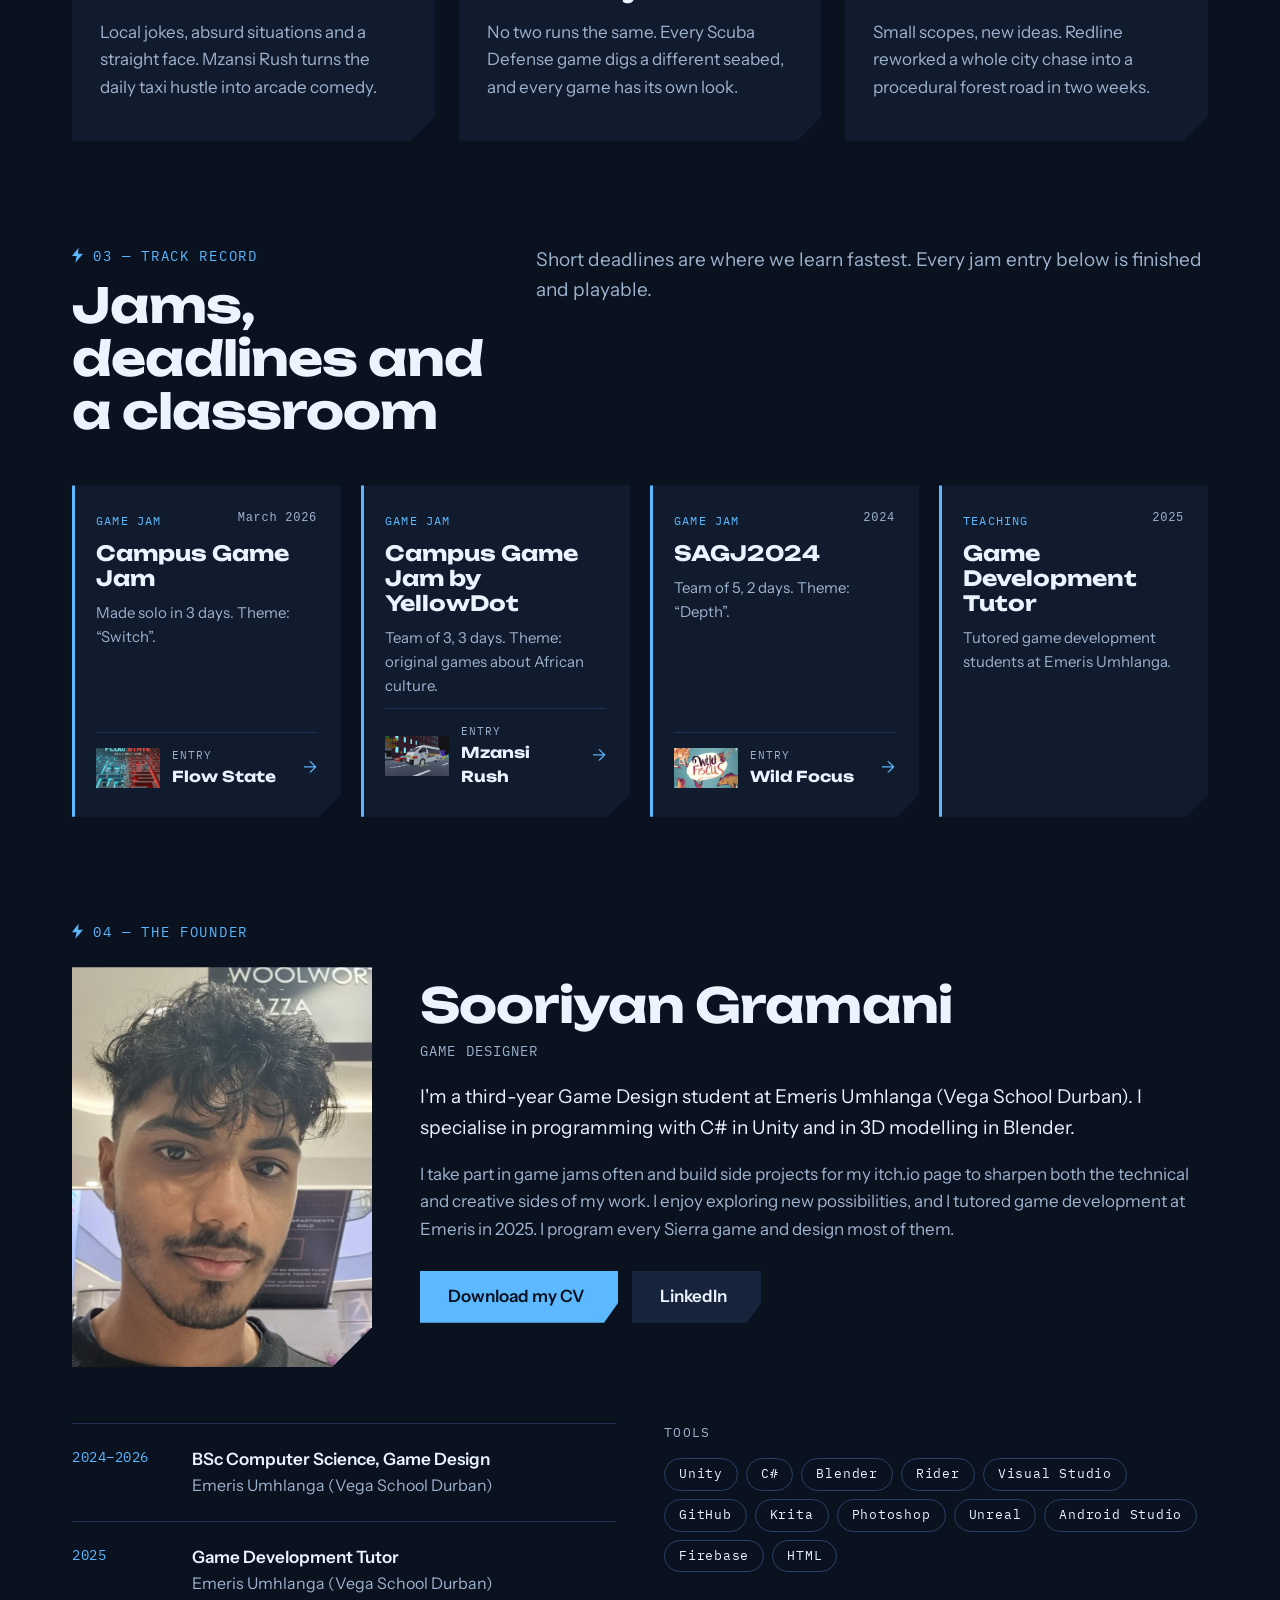
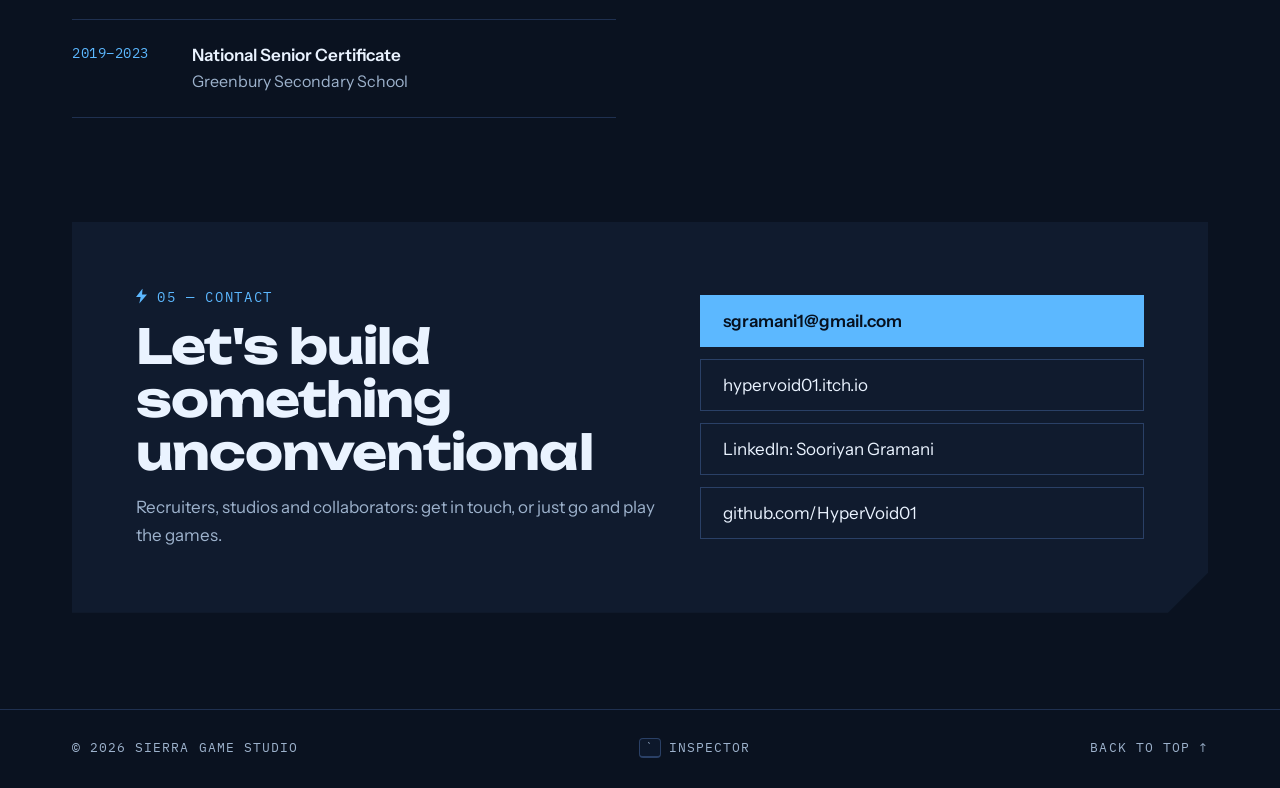
==== commit c23b5f49: "." ====
--- a/index.html
+++ b/index.html
@@ -5,13 +5,27 @@
 <meta name="viewport" content="width=device-width, initial-scale=1">
 <title>Sierra Game Studio — games by Sooriyan Gramani</title>
 <meta name="description" content="Sierra is a creative, playful and unconventional game studio founded by Sooriyan Gramani. Play the games, read the briefs and see the code.">
+<link rel="canonical" href="https://hypervoid01.github.io/Portfolio/">
+<meta property="og:type" content="website">
+<meta property="og:site_name" content="Sierra Game Studio">
+<meta property="og:title" content="Sierra Game Studio — games by Sooriyan Gramani">
+<meta property="og:description" content="A creative, playful and unconventional game studio. Play the games, read the briefs and see the code.">
+<meta property="og:url" content="https://hypervoid01.github.io/Portfolio/">
+<meta property="og:image" content="https://hypervoid01.github.io/Portfolio/assets/og/home.jpg">
+<meta property="og:image:width" content="1200">
+<meta property="og:image:height" content="630">
+<meta property="og:image:alt" content="Sierra Game Studio: four game posters beside the line Creative, playful, unconventional">
+<meta name="twitter:card" content="summary_large_image">
+<meta name="twitter:title" content="Sierra Game Studio — games by Sooriyan Gramani">
+<meta name="twitter:description" content="A creative, playful and unconventional game studio. Play the games, read the briefs and see the code.">
+<meta name="twitter:image" content="https://hypervoid01.github.io/Portfolio/assets/og/home.jpg">
 <meta name="theme-color" content="#0A1220">
 <link rel="icon" href="assets/brand/icon.png">
 <link rel="preconnect" href="https://fonts.googleapis.com">
 <link rel="preconnect" href="https://fonts.gstatic.com" crossorigin>
 <link href="https://fonts.googleapis.com/css2?family=Unbounded:wght@500;700&family=Instrument+Sans:wght@400;500;600&family=IBM+Plex+Mono:wght@400;500&display=swap" rel="stylesheet">
-<script>document.documentElement.classList.add("js")</script>
-<link rel="stylesheet" href="css/style.css?v=2">
+<script>document.documentElement.classList.add("js");try{if(!sessionStorage.getItem("sierra-booted")&&!matchMedia("(prefers-reduced-motion: reduce)").matches){document.documentElement.classList.add("booting");sessionStorage.setItem("sierra-booted","1")}}catch(e){}</script>
+<link rel="stylesheet" href="css/style.css?v=3">
 </head>
 <body>
 
@@ -20,6 +34,7 @@
   <nav class="site-nav" aria-label="Main">
     <a href="#games">Games</a>
     <a href="#studio">Studio</a>
+    <a href="#record">Track record</a>
     <a href="#founder">Founder</a>
     <a href="#contact">Contact</a>
   </nav>
@@ -46,6 +61,8 @@
   <div class="proof-item"><b>Tutor</b><span>Game development at Emeris, 2025</span></div>
 </section>
 
+<div class="strip" id="strip" aria-label="Tools, jams and skills"></div>
+
 <section id="games" class="games-band">
   <div class="wrap">
     <div class="eyebrow">01 — Our games</div>
@@ -69,10 +86,26 @@
   <div class="pillars" id="pillars"></div>
 </section>
 
+<section id="record" class="wrap record">
+  <div class="studio-row">
+    <div>
+      <div class="eyebrow">03 — Track record</div>
+      <h2 class="big">Jams, deadlines and a classroom</h2>
+    </div>
+    <div>
+      <p class="muted">Short deadlines are where we learn fastest. Every jam entry below is finished and playable.</p>
+    </div>
+  </div>
+  <div class="stats" id="stats" hidden></div>
+  <div class="rec-grid" id="recognition"></div>
+</section>
+
 <section id="founder" class="wrap founder">
-  <div class="eyebrow">03 — The founder</div>
+  <div class="eyebrow">04 — The founder</div>
   <div class="founder-top">
-    <img class="portrait" src="assets/brand/sooriyan.jpg" alt="Sooriyan Gramani, founder of Sierra" width="300" height="400">
+    <div class="portrait-wrap" id="portrait">
+      <img class="portrait" src="assets/brand/sooriyan.jpg" alt="Sooriyan Gramani, founder of Sierra" width="300" height="400">
+    </div>
     <div class="founder-copy">
       <h2 class="big" style="margin-bottom:8px">Sooriyan Gramani</h2>
       <div class="job">Game designer</div>
@@ -99,7 +132,7 @@
 <section id="contact" class="wrap contact">
   <div class="contact-box">
     <div>
-      <div class="eyebrow">04 — Contact</div>
+      <div class="eyebrow">05 — Contact</div>
       <h2 class="big">Let's build something unconventional</h2>
       <p>Recruiters, studios and collaborators: get in touch, or just go and play the games.</p>
     </div>
@@ -121,8 +154,9 @@
 </footer>
 
 <noscript><p class="wrap muted">The game list needs JavaScript. Browse the games on <a href="https://hypervoid01.itch.io/">itch.io</a>.</p></noscript>
-<script src="js/data.js?v=2"></script>
-<script src="js/site.js?v=2"></script>
+<script src="js/data.js?v=3"></script>
+<script src="js/site.js?v=3"></script>
+<script src="js/extras.js?v=3"></script>
 <script>renderHome();</script>
 </body>
 </html>
--- a/css/style.css
+++ b/css/style.css
@@ -282,3 +282,194 @@
   .founder-top { gap: 28px; }
   .portrait { width: 220px; }
 }
+
+/* =====================================================================
+   v3 — link previews, track record, extras, view transitions
+   ===================================================================== */
+
+/* Accent is registered so it can animate (cheat mode) */
+@property --accent { syntax: '<color>'; inherits: true; initial-value: #5CB8FF; }
+
+kbd { font-family: var(--mono); font-size: 11px; line-height: 1; padding: 3px 6px; border: 1px solid var(--border-2); border-bottom-width: 2px; border-radius: 4px; color: var(--muted); background: var(--surface-2); }
+
+/* ---------- Page transitions (#14) ---------- */
+@media (prefers-reduced-motion: no-preference) {
+  @view-transition { navigation: auto; }
+  ::view-transition-group(*) { animation-duration: 0.5s; animation-timing-function: cubic-bezier(0.2, 0.8, 0.2, 1); }
+  ::view-transition-old(root) { animation: vtOut 0.25s ease both; }
+  ::view-transition-new(root) { animation: vtIn 0.35s 0.1s ease both; }
+}
+@keyframes vtOut { to { opacity: 0; transform: translateY(-12px); } }
+@keyframes vtIn { from { opacity: 0; transform: translateY(16px); } }
+.site-header { view-transition-name: site-header; }
+
+/* ---------- Boot screen (#10) ---------- */
+html.booting body { overflow: hidden; }
+html.booting body::before, html.booting body::after { content: ''; position: fixed; z-index: 1000; pointer-events: none; animation: bootAuto 0.4s 2.4s forwards; }
+html.booting body::before {
+  inset: 0; display: flex; align-items: center; justify-content: center; padding-top: 210px;
+  content: 'LOADING SIERRA'; font: 500 13px/1 var(--mono); letter-spacing: 0.3em; color: var(--muted);
+  background: url('../assets/brand/icon.png') center calc(50% - 30px) / 110px auto no-repeat, var(--bg);
+}
+html.booting body::after { left: 50%; top: calc(50% + 140px); width: 220px; height: 3px; margin-left: -110px; background: var(--accent); box-shadow: 0 0 12px var(--accent); transform-origin: left; animation: bootBar 0.75s cubic-bezier(0.6, 0, 0.2, 1) forwards, bootAuto 0.4s 2.4s forwards; }
+html.boot-out body::before, html.boot-out body::after { animation: bootFade 0.4s ease forwards; }
+@keyframes bootBar { from { transform: scaleX(0); } to { transform: scaleX(1); } }
+@keyframes bootFade { to { opacity: 0; } }
+@keyframes bootAuto { to { opacity: 0; visibility: hidden; } }
+
+/* ---------- Header controls ---------- */
+.hud { display: flex; align-items: center; gap: 8px; }
+.hud-btn { display: inline-flex; align-items: center; gap: 10px; min-height: 40px; padding: 0 12px; background: var(--surface); border: 1px solid var(--border-2); color: var(--muted); font: 500 13px var(--mono); text-transform: uppercase; letter-spacing: 0.08em; cursor: pointer; transition: color 0.2s, border-color 0.2s; }
+.hud-btn:hover, .hud-btn[aria-pressed="true"] { color: var(--text); border-color: var(--accent); }
+.hud-btn[aria-pressed="true"] svg { color: var(--accent); }
+.hud-sound { width: 40px; justify-content: center; padding: 0; }
+.foot-inspector { background: none; border: 0; color: inherit; font: inherit; text-transform: inherit; letter-spacing: inherit; cursor: pointer; padding: 0; display: inline-flex; gap: 8px; align-items: center; }
+.foot-inspector:hover { color: var(--text); }
+.hero { overflow-x: clip; }
+@media (max-width: 760px) { .site-header .hud { margin-left: auto; } .site-nav { order: 3; width: 100%; } .hud-search span, .hud-search kbd { display: none; } .hud-search { width: 40px; justify-content: center; padding: 0; } }
+
+/* ---------- Scrolling strip (#3) ---------- */
+.strip { overflow: hidden; border-top: 1px solid var(--border); padding: 18px 0; -webkit-mask-image: linear-gradient(90deg, transparent, #000 8%, #000 92%, transparent); mask-image: linear-gradient(90deg, transparent, #000 8%, #000 92%, transparent); }
+.strip-track { display: flex; width: max-content; animation: marquee 38s linear infinite; }
+.strip:hover .strip-track { animation-play-state: paused; }
+.strip-set { display: flex; align-items: center; gap: 28px; padding-right: 28px; }
+.strip-set span { font: 500 15px var(--mono); text-transform: uppercase; letter-spacing: 0.12em; color: var(--muted); white-space: nowrap; }
+.strip-set i { width: 10px; height: 14px; background: var(--accent); clip-path: polygon(60% 0, 0 56%, 42% 56%, 30% 100%, 100% 40%, 55% 40%); }
+@keyframes marquee { to { transform: translateX(-50%); } }
+
+/* ---------- Track record (#3) ---------- */
+.record { padding-top: 104px; }
+.record .studio-row { margin-bottom: 48px; }
+.stats { display: grid; grid-template-columns: repeat(auto-fit, minmax(min(100%, 200px), 1fr)); margin-bottom: 32px; border-top: 1px solid var(--border); }
+.stats[hidden] { display: none; }
+.stat { padding: 24px 0; border-bottom: 1px solid var(--border); }
+.stat b { display: block; font: 700 clamp(32px, 4vw, 48px)/1 var(--display); color: var(--accent); }
+.stat span { display: block; margin-top: 8px; color: var(--muted); font-size: 15px; }
+.rec-grid { display: grid; grid-template-columns: repeat(auto-fit, minmax(min(100%, 260px), 1fr)); gap: 20px; }
+.rec { position: relative; background: var(--surface); padding: 26px 24px 28px; display: flex; flex-direction: column; gap: 10px; clip-path: polygon(0 0, 100% 0, 100% calc(100% - 22px), calc(100% - 22px) 100%, 0 100%); transition: transform 0.25s; }
+.rec:hover { transform: translateY(-4px); }
+.rec::before { content: ''; position: absolute; left: 0; top: 0; width: 3px; height: 100%; background: var(--accent); }
+.rec-top { display: flex; justify-content: space-between; gap: 12px; }
+.rec-top .mono-label { color: var(--accent); }
+.rec-date { font: 500 12px var(--mono); color: var(--muted); letter-spacing: 0.06em; }
+.rec h3 { font-size: 21px; line-height: 1.2; }
+.rec p { margin: 0; color: var(--muted); font-size: 15px; }
+.rec-result { align-self: flex-start; font: 600 12px var(--mono); text-transform: uppercase; letter-spacing: 0.08em; color: var(--ink); background: var(--accent); padding: 5px 10px; }
+.rec-game { margin-top: auto; padding-top: 14px; display: flex; align-items: center; gap: 12px; text-decoration: none; border-top: 1px solid var(--border); }
+.rec-game img { width: 64px; height: 40px; object-fit: cover; flex: none; }
+.rec-game > span:not(.arrow) { display: flex; flex-direction: column; min-width: 0; }
+.rec-game .mono-label { font-size: 11px; }
+.rec-game b { font-family: var(--display); font-size: 15px; }
+.rec-game .arrow { margin-left: auto; color: var(--accent); transition: transform 0.2s; }
+.rec-game:hover .arrow { transform: translateX(4px); }
+
+/* ---------- Portrait (#6) ---------- */
+.portrait-wrap { position: relative; flex: none; width: 300px; max-width: 100%; cursor: pointer; outline-offset: 6px; }
+.portrait-wrap .portrait { width: 100%; }
+.portrait-wrap::after { content: ''; position: absolute; inset: 0; pointer-events: none; clip-path: polygon(0 0, 100% 0, 100% calc(100% - 40px), calc(100% - 40px) 100%, 0 100%); box-shadow: inset 0 0 0 2px transparent; transition: box-shadow 0.25s; }
+.portrait-wrap:hover::after, .portrait-wrap:focus-visible::after { box-shadow: inset 0 0 0 2px var(--accent); }
+.dialogue { position: absolute; left: 12px; right: 12px; bottom: 46px; z-index: 3; padding: 20px 14px 12px; background: rgba(6, 12, 22, 0.88); border: 2px solid var(--accent); box-shadow: 0 0 0 2px rgba(6,12,22,0.88), 0 10px 30px rgba(0,0,0,0.4); color: var(--text); font: 500 14px/1.45 var(--mono); opacity: 0; transform: translateY(8px); pointer-events: none; transition: opacity 0.2s, transform 0.25s; }
+.dialogue-name { position: absolute; left: 10px; top: -13px; padding: 3px 9px; background: var(--accent); color: var(--ink); font: 700 11px/1.2 var(--display); text-transform: uppercase; letter-spacing: 0.08em; }
+.dialogue-text { display: block; min-height: 2.9em; }
+.dialogue-sr { position: absolute; width: 1px; height: 1px; overflow: hidden; clip-path: inset(50%); white-space: nowrap; }
+.dialogue-next { position: absolute; right: 10px; bottom: 6px; font-size: 10px; color: var(--muted); }
+.dialogue-next:empty::after { content: '▼'; color: var(--accent); animation: blink 1s steps(2, start) infinite; }
+@keyframes blink { to { visibility: hidden; } }
+.portrait-wrap:hover .dialogue, .portrait-wrap:focus-visible .dialogue, .portrait-wrap.talking .dialogue { opacity: 1; transform: none; }
+.portrait-wrap.glitch .portrait { animation: glitch 0.45s steps(2, end); }
+@keyframes glitch {
+  0% { transform: none; filter: none; }
+  20% { transform: translate(-6px, 2px) skewX(-4deg); filter: drop-shadow(4px 0 0 #FF4D6D) drop-shadow(-4px 0 0 var(--accent)); }
+  40% { transform: translate(5px, -3px); filter: drop-shadow(-5px 0 0 #FF4D6D) drop-shadow(5px 0 0 var(--accent)) brightness(1.3); }
+  60% { transform: translate(-3px, 0) skewX(3deg); filter: hue-rotate(60deg); }
+  80% { transform: translate(2px, 1px); filter: drop-shadow(2px 0 0 var(--accent)); }
+  100% { transform: none; filter: none; }
+}
+@media (max-width: 600px) { .portrait-wrap { width: 260px; } .dialogue { font-size: 13px; } }
+
+/* ---------- Bolts (portrait burst + cheat rain) ---------- */
+.bolt-spark, .bolt-drop { position: fixed; z-index: 150; pointer-events: none; width: 14px; height: 20px; background: var(--accent); clip-path: polygon(60% 0, 0 56%, 42% 56%, 30% 100%, 100% 40%, 55% 40%); filter: drop-shadow(0 0 6px var(--accent)); }
+.bolt-spark { margin: -10px 0 0 -7px; animation: spark 0.8s cubic-bezier(0.2, 0.7, 0.3, 1) forwards; }
+@keyframes spark { from { transform: translate(0, 0) rotate(0) scale(1.2); opacity: 1; } to { transform: translate(var(--dx), var(--dy)) rotate(var(--r)) scale(0.4); opacity: 0; } }
+.bolt-drop { top: -30px; transform: scale(var(--s)); animation: drop linear forwards; }
+@keyframes drop { to { transform: translateY(calc(100vh + 60px)) scale(var(--s)) rotate(25deg); } }
+html.cheat { animation: rainbow 3.5s linear infinite; }
+@keyframes rainbow { 0%, 100% { --accent: #5CB8FF; } 20% { --accent: #C792EA; } 40% { --accent: #FF6B6B; } 60% { --accent: #FFC94D; } 80% { --accent: #7CFFB2; } }
+
+/* ---------- Toasts ---------- */
+.toasts { position: fixed; left: 50%; bottom: 24px; z-index: 160; transform: translateX(-50%); display: flex; flex-direction: column; align-items: center; gap: 8px; pointer-events: none; }
+.toast { padding: 12px 18px; background: var(--surface-3); border: 1px solid var(--accent); color: var(--text); font: 500 14px var(--mono); box-shadow: 0 10px 30px rgba(0,0,0,0.4); animation: toastIn 0.25s ease; }
+.toast.out { opacity: 0; transform: translateY(8px); transition: opacity 0.3s, transform 0.3s; }
+@keyframes toastIn { from { opacity: 0; transform: translateY(12px); } }
+
+/* ---------- Command menu (#7) ---------- */
+.cmdk { position: fixed; inset: 0; z-index: 130; background: rgba(4, 8, 16, 0.72); -webkit-backdrop-filter: blur(6px); backdrop-filter: blur(6px); display: flex; justify-content: center; align-items: flex-start; padding: 12vh 16px 16px; visibility: hidden; opacity: 0; transition: opacity 0.18s, visibility 0s 0.18s; }
+.cmdk.open { visibility: visible; opacity: 1; transition: opacity 0.18s; }
+.cmdk-panel { width: min(640px, 100%); max-height: 76vh; display: flex; flex-direction: column; background: var(--surface); border: 1px solid var(--border-2); box-shadow: 0 30px 80px rgba(0,0,0,0.5), 0 0 0 1px rgba(92,184,255,0.08); transform: translateY(-8px) scale(0.98); transition: transform 0.2s; clip-path: polygon(0 0, 100% 0, 100% calc(100% - 20px), calc(100% - 20px) 100%, 0 100%); }
+.cmdk.open .cmdk-panel { transform: none; }
+.cmdk-input { display: flex; align-items: center; gap: 12px; padding: 0 16px; border-bottom: 1px solid var(--border); color: var(--muted); }
+.cmdk-input input { flex: 1; min-width: 0; height: 58px; background: none; border: 0; outline: 0; color: var(--text); font: 500 18px var(--body); }
+.cmdk-input input::placeholder { color: var(--muted); opacity: 0.7; }
+.cmdk-list { list-style: none; margin: 0; padding: 8px; overflow-y: auto; }
+.cmdk-group { padding: 12px 10px 6px; font: 500 11px var(--mono); text-transform: uppercase; letter-spacing: 0.12em; color: var(--accent); }
+.cmdk-item { display: flex; align-items: center; gap: 12px; padding: 10px; cursor: pointer; border-left: 2px solid transparent; }
+.cmdk-item[aria-selected="true"] { background: var(--surface-3); border-left-color: var(--accent); }
+.cmdk-item img { width: 44px; height: 28px; object-fit: cover; flex: none; }
+.cmdk-ico { width: 44px; height: 28px; flex: none; display: flex; align-items: center; justify-content: center; }
+.cmdk-ico::before { content: ''; width: 9px; height: 13px; background: var(--border-2); clip-path: polygon(60% 0, 0 56%, 42% 56%, 30% 100%, 100% 40%, 55% 40%); }
+.cmdk-item[aria-selected="true"] .cmdk-ico::before { background: var(--accent); }
+.cmdk-label { font-weight: 600; }
+.cmdk-hint { margin-left: auto; padding-left: 12px; color: var(--muted); font-size: 14px; text-align: right; white-space: nowrap; overflow: hidden; text-overflow: ellipsis; }
+.cmdk-empty { padding: 28px 12px; color: var(--muted); text-align: center; }
+.cmdk-foot { display: flex; gap: 18px; padding: 10px 16px 14px; border-top: 1px solid var(--border); font: 500 12px var(--mono); color: var(--muted); }
+.cmdk-foot kbd { margin-right: 4px; }
+@media (max-width: 600px) { .cmdk { padding-top: 16px; } .cmdk-hint { display: none; } .cmdk-foot { display: none; } }
+
+/* ---------- Inspector (#8) ---------- */
+.inspector { position: fixed; top: 16px; right: 16px; z-index: 120; width: min(320px, calc(100vw - 32px)); max-height: calc(100vh - 32px); overflow-y: auto; background: #151E2E; border: 1px solid var(--border-2); box-shadow: 0 20px 60px rgba(0,0,0,0.5); font: 400 13px var(--body); transform: translateX(calc(100% + 32px)); visibility: hidden; transition: transform 0.3s cubic-bezier(0.2, 0.8, 0.2, 1), visibility 0s 0.3s; }
+.inspector.open { transform: none; visibility: visible; transition: transform 0.3s cubic-bezier(0.2, 0.8, 0.2, 1); }
+.insp-head { position: sticky; top: 0; z-index: 1; display: flex; align-items: center; justify-content: space-between; padding: 8px 10px 8px 12px; background: #0E1624; border-bottom: 1px solid var(--border); }
+.insp-title { display: flex; gap: 8px; align-items: center; font: 500 12px var(--mono); text-transform: uppercase; letter-spacing: 0.1em; color: var(--text); }
+.insp-x { background: none; border: 0; color: var(--muted); width: 28px; height: 28px; cursor: pointer; font-size: 14px; }
+.insp-x:hover { color: var(--text); }
+.insp-obj { display: flex; align-items: center; gap: 10px; padding: 12px; border-bottom: 1px solid var(--border); }
+.insp-cube { width: 16px; height: 16px; background: var(--accent); clip-path: polygon(50% 0, 100% 25%, 100% 75%, 50% 100%, 0 75%, 0 25%); }
+.insp-obj b { font-family: var(--display); font-size: 14px; }
+.insp-tag { margin-left: auto; font: 500 11px var(--mono); color: var(--muted); }
+.inspector details { border-bottom: 1px solid var(--border); }
+.inspector summary { list-style: none; cursor: pointer; padding: 9px 12px; font-weight: 600; display: flex; align-items: center; gap: 8px; background: #19243A; }
+.inspector summary::-webkit-details-marker { display: none; }
+.inspector summary::before { content: ''; width: 0; height: 0; border-left: 5px solid var(--muted); border-top: 4px solid transparent; border-bottom: 4px solid transparent; transition: transform 0.15s; }
+.inspector details[open] summary::before { transform: rotate(90deg); }
+.insp-body { padding: 10px 12px 14px; display: flex; flex-direction: column; gap: 10px; }
+.insp-field { display: grid; grid-template-columns: 68px 1fr auto; align-items: center; gap: 10px; }
+.insp-field label { color: var(--muted); }
+.insp-swatches { grid-column: 2 / -1; display: flex; flex-wrap: wrap; gap: 5px; align-items: center; }
+.insp-swatches button { width: 22px; height: 22px; padding: 0; border: 2px solid transparent; background: var(--sw); cursor: pointer; outline-offset: 1px; }
+.insp-swatches button[aria-pressed="true"] { border-color: var(--text); }
+.insp-swatches input[type=color] { width: 28px; height: 24px; padding: 0; border: 1px solid var(--border-2); background: none; cursor: pointer; }
+.insp-field input[type=range] { width: 100%; accent-color: var(--accent); }
+.insp-field output { font: 500 12px var(--mono); color: var(--text); min-width: 28px; text-align: right; }
+.insp-check { display: flex; align-items: center; gap: 10px; cursor: pointer; }
+.insp-check input { accent-color: var(--accent); width: 15px; height: 15px; }
+.insp-note { margin: 0; color: var(--muted); font-size: 12px; line-height: 1.6; }
+.insp-note kbd { margin-right: 2px; }
+.insp-actions { display: flex; align-items: center; gap: 12px; padding: 12px; }
+.insp-reset { background: var(--surface-3); border: 1px solid var(--border-2); color: var(--text); font: 500 12px var(--mono); text-transform: uppercase; letter-spacing: 0.08em; padding: 7px 12px; cursor: pointer; }
+.insp-reset:hover { border-color: var(--accent); }
+
+/* Gizmos */
+.gizmo-grid { position: fixed; inset: 0; z-index: 90; pointer-events: none; display: none; }
+html.gizmo-grid-on .gizmo-grid { display: block; }
+.gizmo-grid .wrap { height: 100%; display: grid; grid-template-columns: repeat(12, 1fr); gap: 24px; }
+.gizmo-grid span { background: color-mix(in srgb, var(--accent) 9%, transparent); border-left: 1px solid color-mix(in srgb, var(--accent) 30%, transparent); border-right: 1px solid color-mix(in srgb, var(--accent) 30%, transparent); }
+html.gizmo-bounds-on main *, html.gizmo-bounds-on .site-header *, html.gizmo-bounds-on .site-footer * { outline: 1px dashed color-mix(in srgb, var(--accent) 45%, transparent); outline-offset: -1px; }
+.gizmo-fps { position: fixed; left: 16px; bottom: 16px; z-index: 121; display: none; padding: 6px 10px; background: #0E1624; border: 1px solid var(--border-2); font: 500 12px var(--mono); color: #7CFFB2; pointer-events: none; }
+
+/* Reduced motion: keep everything usable, just still */
+@media (prefers-reduced-motion: reduce) {
+  .strip-track { width: auto; flex-wrap: wrap; justify-content: center; }
+  .strip-set { flex-wrap: wrap; justify-content: center; row-gap: 10px; }
+  .strip-set[aria-hidden] { display: none; }
+  .strip { -webkit-mask-image: none; mask-image: none; }
+}
